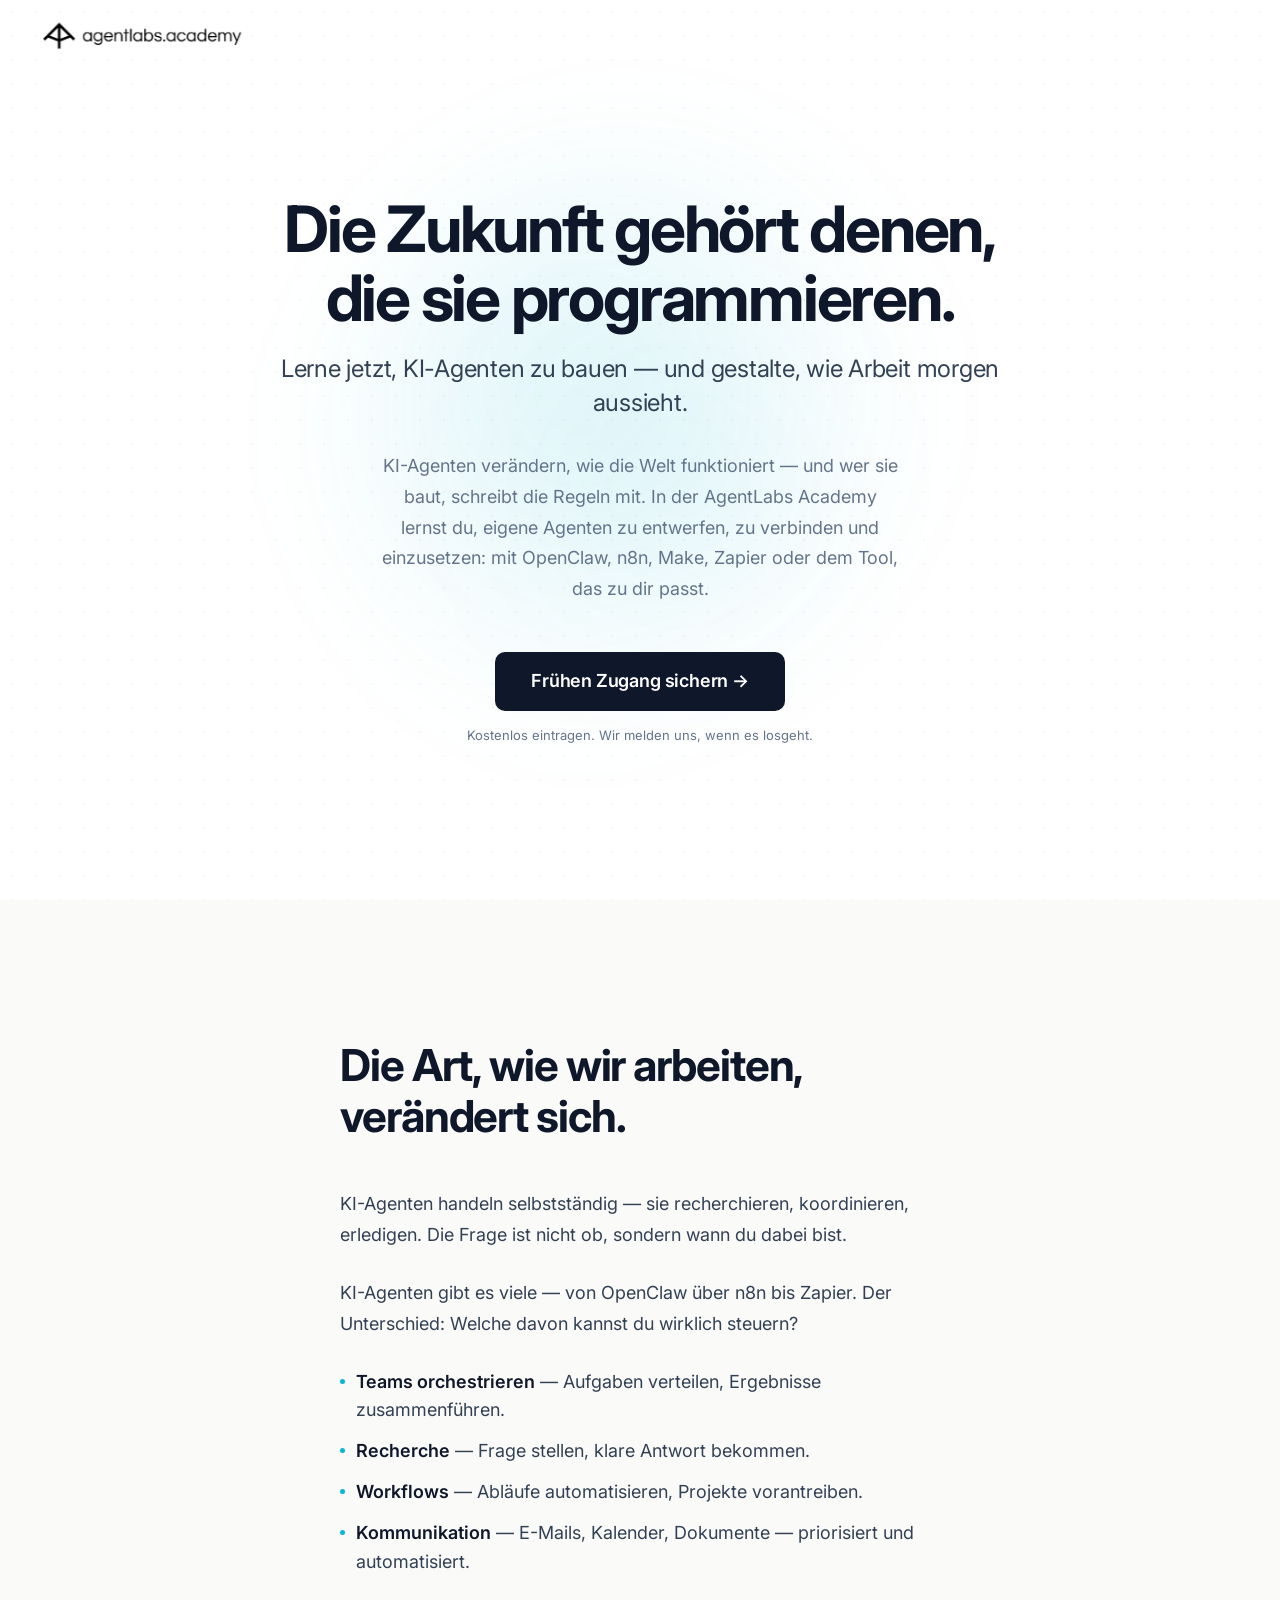
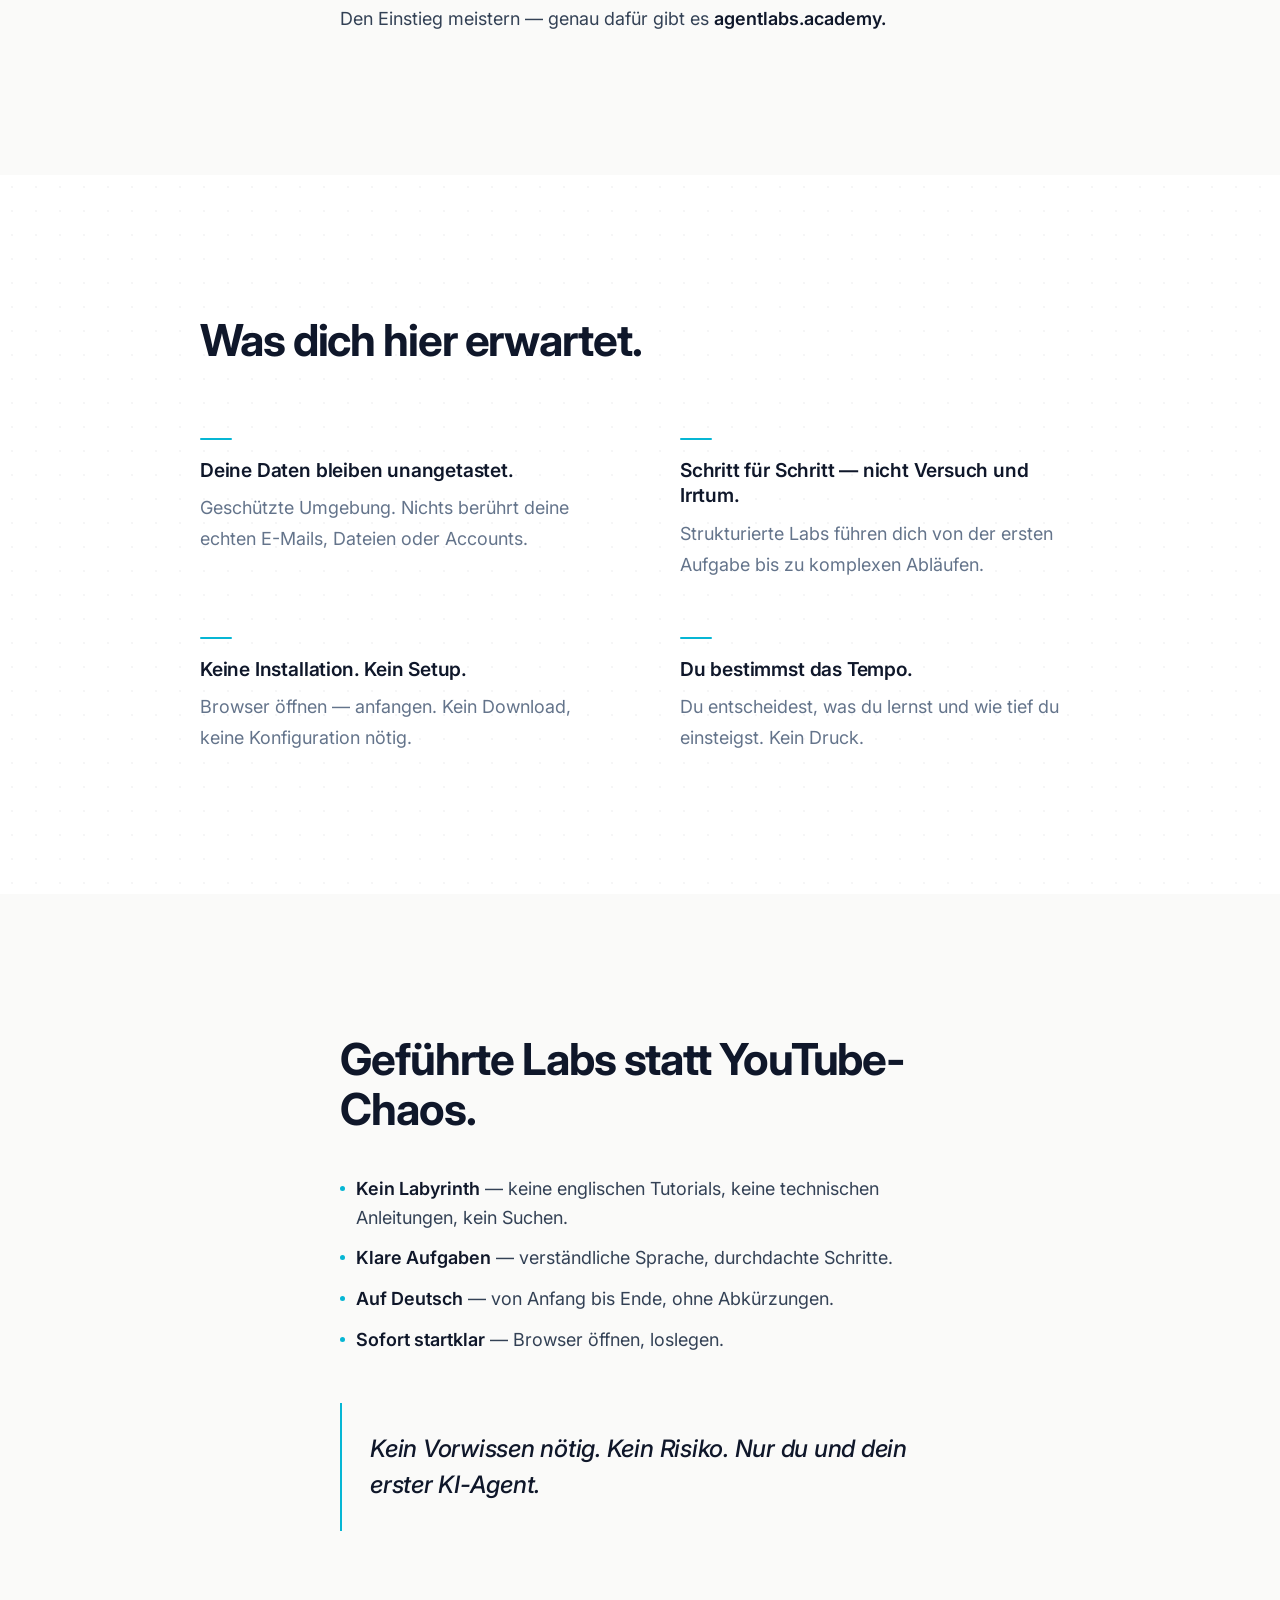
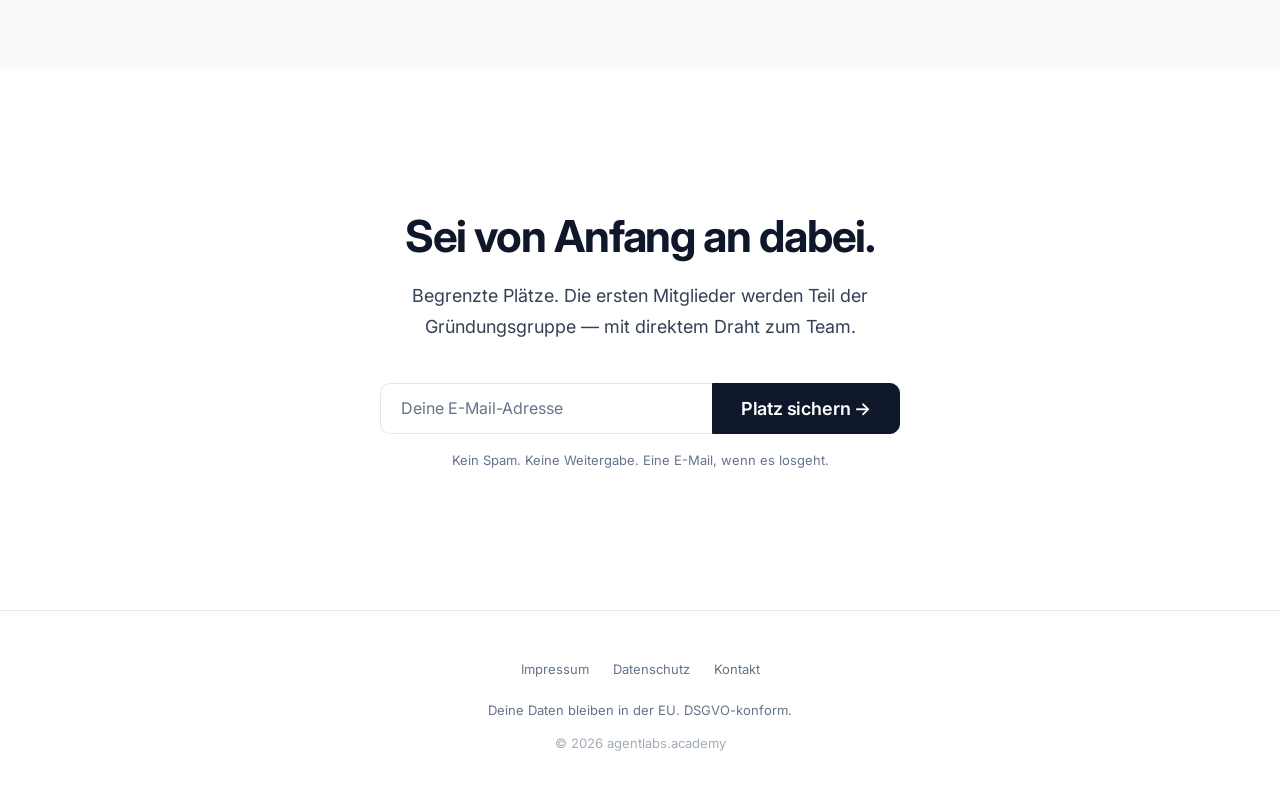
==== index.html @ ceae75cf "Update subline: Lerne jetzt..." ====
<!DOCTYPE html>
<html lang="de-DE">
<head>
  <meta charset="UTF-8">
  <meta name="viewport" content="width=device-width, initial-scale=1.0">
  <title>AI Agent Labs — Learn by Doing. | agentlabs.academy</title>
  <meta name="description" content="KI-Agenten verändern die Arbeitswelt — und du kannst sie steuern. Lern, wie Agenten wirklich funktionieren: geführt, geschützt, in deinem Tempo.">
  <meta name="robots" content="index, follow">
  <link rel="canonical" href="https://agentlabs.academy">

  <!-- Open Graph -->
  <meta property="og:title" content="AI Agent Labs — Learn by Doing. | agentlabs.academy">
  <meta property="og:description" content="KI-Agenten verändern die Arbeitswelt — und du kannst sie steuern. Lern, wie Agenten wirklich funktionieren: geführt, geschützt, in deinem Tempo.">
  <meta property="og:type" content="website">
  <meta property="og:url" content="https://agentlabs.academy">
  <meta property="og:locale" content="de_DE">
  <meta property="og:site_name" content="agentlabs.academy">

  <!-- Twitter Card -->
  <meta name="twitter:card" content="summary_large_image">
  <meta name="twitter:title" content="AI Agent Labs — Learn by Doing. | agentlabs.academy">
  <meta name="twitter:description" content="KI-Agenten verändern die Arbeitswelt — und du kannst sie steuern. Lern, wie Agenten wirklich funktionieren: geführt, geschützt, in deinem Tempo.">

  <!-- Google Fonts: Inter -->
  <link rel="preconnect" href="https://fonts.googleapis.com">
  <link rel="preconnect" href="https://fonts.gstatic.com" crossorigin>
  <link href="https://fonts.googleapis.com/css2?family=Inter:wght@400;500;600;700&display=swap" rel="stylesheet">

  <style>
    /* ===== RESET & BASE ===== */
    *, *::before, *::after {
      margin: 0;
      padding: 0;
      box-sizing: border-box;
    }

    html {
      scroll-behavior: smooth;
      -webkit-font-smoothing: antialiased;
      -moz-osx-font-smoothing: grayscale;
    }

    body {
      font-family: 'Inter', system-ui, -apple-system, sans-serif;
      font-weight: 400;
      line-height: 1.6;
      color: #0F172A;
      background-color: #FFFFFF;
    }

    /* ===== DESIGN TOKENS ===== */
    :root {
      --navy: #0F172A;
      --white: #FFFFFF;
      --off-white: #FAFAF9;
      --gray-50: #F8FAFC;
      --gray-100: #F1F5F9;
      --gray-200: #E2E8F0;
      --slate: #64748B;
      --slate-dark: #334155;
      --teal: #06B6D4;
      --teal-light: #22D3EE;
      --teal-subtle: rgba(6, 182, 212, 0.08);

      --font: 'Inter', system-ui, -apple-system, sans-serif;

      /* Mobile-first type scale */
      --hero-headline: clamp(2.5rem, 6vw, 4rem);
      --hero-subline: clamp(1.15rem, 2.5vw, 1.5rem);
      --section-headline: clamp(1.75rem, 4vw, 2.75rem);
      --body: clamp(1.0625rem, 1.5vw, 1.125rem);
      --benefit-headline: clamp(1.125rem, 1.5vw, 1.25rem);
      --pull-quote: clamp(1.25rem, 2vw, 1.5rem);
      --cta-button: clamp(1rem, 1.5vw, 1.125rem);
      --meta: clamp(0.8125rem, 1vw, 0.875rem);

      --max-width: 680px;
      --max-width-wide: 960px;
      --section-padding-y: clamp(80px, 12vw, 140px);
      --section-padding-x: clamp(24px, 5vw, 40px);
    }

    /* ===== UTILITY ===== */
    .container {
      max-width: var(--max-width);
      margin: 0 auto;
      width: 100%;
      padding-left: var(--section-padding-x);
      padding-right: var(--section-padding-x);
    }

    .container--wide {
      max-width: var(--max-width-wide);
      margin: 0 auto;
      width: 100%;
      padding-left: var(--section-padding-x);
      padding-right: var(--section-padding-x);
    }

    /* ===== SUBTLE DOT PATTERN ===== */
    .dot-bg {
      background-image: radial-gradient(circle, rgba(15, 23, 42, 0.04) 1px, transparent 1px);
      background-size: 24px 24px;
    }

    /* ===== FADE-IN ANIMATION ===== */
    .fade-in {
      opacity: 0;
      transform: translateY(20px);
      transition: opacity 0.8s cubic-bezier(0.16, 1, 0.3, 1), transform 0.8s cubic-bezier(0.16, 1, 0.3, 1);
    }

    .fade-in.is-visible {
      opacity: 1;
      transform: translateY(0);
    }

    .fade-in-d1 { transition-delay: 0.08s; }
    .fade-in-d2 { transition-delay: 0.16s; }
    .fade-in-d3 { transition-delay: 0.24s; }
    .fade-in-d4 { transition-delay: 0.32s; }

    /* ===== HEADER ===== */
    .site-header {
      position: fixed;
      top: 0;
      left: 0;
      right: 0;
      z-index: 100;
      padding: 20px var(--section-padding-x);
      transition: background-color 0.3s ease, box-shadow 0.3s ease;
    }

    .site-header.is-scrolled {
      background-color: rgba(255, 255, 255, 0.85);
      -webkit-backdrop-filter: blur(16px) saturate(180%);
      backdrop-filter: blur(16px) saturate(180%);
      box-shadow: 0 1px 0 rgba(15, 23, 42, 0.06);
    }

    .logo {
      display: inline-flex;
      align-items: center;
      text-decoration: none;
      transition: opacity 0.2s ease;
    }

    .logo img {
      display: block;
      height: 32px;
      width: auto;
    }

    .logo:hover {
      opacity: 0.75;
    }

    /* ===== SECTION 1: HERO ===== */
    .hero {
      background-color: var(--white);
      min-height: 100vh;
      min-height: 100dvh;
      display: flex;
      flex-direction: column;
      align-items: center;
      justify-content: center;
      padding: 140px var(--section-padding-x) 100px;
      text-align: center;
      position: relative;
      overflow: hidden;
    }

    /* Animated gradient orb */
    .hero__orb {
      position: absolute;
      width: 600px;
      height: 600px;
      border-radius: 50%;
      background: radial-gradient(circle at 40% 40%, rgba(6, 182, 212, 0.12), rgba(6, 182, 212, 0.03) 50%, transparent 70%);
      filter: blur(60px);
      top: 50%;
      left: 50%;
      transform: translate(-50%, -50%);
      animation: orb-drift 20s ease-in-out infinite alternate;
      pointer-events: none;
      will-change: transform;
    }

    @keyframes orb-drift {
      0% { transform: translate(-50%, -50%) scale(1); }
      33% { transform: translate(-45%, -55%) scale(1.05); }
      66% { transform: translate(-55%, -45%) scale(0.95); }
      100% { transform: translate(-50%, -50%) scale(1); }
    }

    /* Secondary orb for depth */
    .hero__orb--secondary {
      width: 400px;
      height: 400px;
      background: radial-gradient(circle at 60% 60%, rgba(6, 182, 212, 0.06), transparent 60%);
      filter: blur(80px);
      animation: orb-drift-2 25s ease-in-out infinite alternate;
    }

    @keyframes orb-drift-2 {
      0% { transform: translate(-50%, -50%) scale(1); }
      50% { transform: translate(-55%, -45%) scale(1.1); }
      100% { transform: translate(-50%, -50%) scale(1); }
    }

    .hero__content {
      position: relative;
      z-index: 2;
      display: flex;
      flex-direction: column;
      align-items: center;
      max-width: 720px;
    }

    .hero__headline {
      font-size: var(--hero-headline);
      font-weight: 700;
      line-height: 1.08;
      color: var(--navy);
      letter-spacing: -0.035em;
      margin-bottom: 20px;
    }

    .hero__subline {
      font-size: var(--hero-subline);
      font-weight: 400;
      line-height: 1.4;
      color: var(--slate-dark);
      margin-bottom: 32px;
      letter-spacing: -0.01em;
    }

    .hero__text {
      font-size: var(--body);
      color: var(--slate);
      line-height: 1.7;
      max-width: 520px;
      margin-bottom: 48px;
    }

    .hero__cta-group {
      display: flex;
      flex-direction: column;
      align-items: center;
      gap: 14px;
    }

    .hero__micro {
      font-size: var(--meta);
      color: var(--slate);
    }

    /* ===== BUTTONS ===== */
    .btn-primary {
      display: inline-flex;
      align-items: center;
      gap: 8px;
      background-color: var(--navy);
      color: var(--white);
      font-family: var(--font);
      font-weight: 600;
      font-size: var(--cta-button);
      padding: 15px 36px;
      border: none;
      border-radius: 10px;
      cursor: pointer;
      text-decoration: none;
      min-height: 50px;
      transition: all 0.2s cubic-bezier(0.16, 1, 0.3, 1);
      letter-spacing: -0.01em;
    }

    .btn-primary:hover {
      background-color: #1E293B;
      transform: translateY(-1px);
      box-shadow: 0 8px 32px rgba(15, 23, 42, 0.15);
    }

    .btn-primary:active {
      transform: translateY(0);
      box-shadow: 0 4px 16px rgba(15, 23, 42, 0.1);
    }

    .btn-primary--teal {
      background-color: var(--teal);
      color: var(--navy);
    }

    .btn-primary--teal:hover {
      background-color: var(--teal-light);
      box-shadow: 0 8px 32px rgba(6, 182, 212, 0.2);
    }

    /* ===== SECTION 2: VISION ===== */
    .vision {
      background-color: var(--off-white);
      padding: var(--section-padding-y) 0;
    }

    .vision__headline {
      font-size: var(--section-headline);
      font-weight: 700;
      line-height: 1.15;
      color: var(--navy);
      letter-spacing: -0.025em;
      margin-bottom: 48px;
    }

    .vision__block {
      margin-bottom: 28px;
    }

    .vision__block:last-child {
      margin-bottom: 0;
    }

    .vision__text {
      font-size: var(--body);
      color: var(--slate-dark);
      line-height: 1.7;
    }

    .vision__text p {
      margin-bottom: 16px;
    }

    .vision__text p:last-child {
      margin-bottom: 0;
    }

    .vision__text strong {
      font-weight: 600;
      color: var(--navy);
    }

    .vision__emphasis {
      font-size: var(--body);
      color: var(--navy);
      font-weight: 500;
      line-height: 1.7;
    }

    /* Pull Quote */
    .pull-quote {
      margin: 48px 0;
      padding: 32px 0 32px 28px;
      border-left: 2px solid var(--teal);
      position: relative;
    }

    .pull-quote__text {
      font-size: var(--pull-quote);
      font-weight: 500;
      font-style: italic;
      color: var(--navy);
      line-height: 1.5;
      letter-spacing: -0.01em;
      margin-bottom: 10px;
    }

    .pull-quote__attribution {
      font-size: var(--meta);
      color: var(--slate);
      font-weight: 400;
      font-style: normal;
    }

    /* Capabilities */
    .capabilities {
      list-style: none;
      padding: 0;
      margin: 28px 0;
      display: flex;
      flex-direction: column;
      gap: 12px;
    }

    .capabilities li {
      font-size: var(--body);
      color: var(--slate-dark);
      line-height: 1.6;
      padding-left: 16px;
      position: relative;
    }

    .capabilities li::before {
      content: '';
      position: absolute;
      left: 0;
      top: 11px;
      width: 5px;
      height: 5px;
      border-radius: 50%;
      background-color: var(--teal);
    }

    .capabilities li strong {
      font-weight: 600;
      color: var(--navy);
    }

    /* ===== SECTION 3: PROMISE ===== */
    .promise {
      background-color: var(--white);
      padding: var(--section-padding-y) 0;
    }

    .promise__headline {
      font-size: var(--section-headline);
      font-weight: 700;
      line-height: 1.15;
      color: var(--navy);
      letter-spacing: -0.025em;
      margin-bottom: 56px;
    }

    @media (min-width: 768px) {
      .promise__headline {
        margin-bottom: 72px;
      }
    }

    .promise__grid {
      display: grid;
      grid-template-columns: 1fr;
      gap: 48px;
    }

    @media (min-width: 768px) {
      .promise__grid {
        grid-template-columns: 1fr 1fr;
        gap: 56px 80px;
      }
    }

    .benefit {
      display: flex;
      flex-direction: column;
      gap: 10px;
    }

    .benefit__marker {
      width: 32px;
      height: 2px;
      background-color: var(--teal);
      margin-bottom: 8px;
      border-radius: 1px;
    }

    .benefit__title {
      font-size: var(--benefit-headline);
      font-weight: 600;
      line-height: 1.35;
      color: var(--navy);
      letter-spacing: -0.01em;
    }

    .benefit__desc {
      font-size: var(--body);
      color: var(--slate);
      line-height: 1.7;
    }

    /* ===== SECTION 4: HOW DIFFERENT ===== */
    .how-different {
      background-color: var(--off-white);
      padding: var(--section-padding-y) 0;
      position: relative;
    }

    .how-different__headline {
      font-size: var(--section-headline);
      font-weight: 700;
      line-height: 1.15;
      color: var(--navy);
      letter-spacing: -0.025em;
      margin-bottom: 40px;
    }

    .how-different__text {
      font-size: var(--body);
      color: var(--slate-dark);
      line-height: 1.7;
    }

    .how-different__text p {
      margin-bottom: 16px;
    }

    .how-different__text p:last-child {
      margin-bottom: 0;
    }

    .brand-statement {
      margin: 48px 0 0;
      padding: 28px 0 28px 28px;
      border-left: 2px solid var(--teal);
    }

    .brand-statement__text {
      font-size: var(--pull-quote);
      font-weight: 500;
      font-style: italic;
      color: var(--navy);
      line-height: 1.5;
      letter-spacing: -0.01em;
    }

    /* ===== SECTION 5: WAITLIST CTA ===== */
    .waitlist {
      background-color: var(--white);
      padding: var(--section-padding-y) 0;
      text-align: center;
    }

    .waitlist__inner {
      max-width: 520px;
      margin: 0 auto;
    }

    .waitlist__headline {
      font-size: var(--section-headline);
      font-weight: 700;
      line-height: 1.15;
      color: var(--navy);
      letter-spacing: -0.025em;
      margin-bottom: 20px;
    }

    .waitlist__text {
      font-size: var(--body);
      color: var(--slate-dark);
      line-height: 1.7;
      margin-bottom: 40px;
    }

    .waitlist__text p {
      margin-bottom: 12px;
    }

    .waitlist__text p:last-child {
      margin-bottom: 0;
    }

    .waitlist-form {
      display: flex;
      flex-direction: column;
      gap: 12px;
      margin-bottom: 16px;
    }

    @media (min-width: 480px) {
      .waitlist-form {
        flex-direction: row;
        gap: 0;
      }
    }

    .waitlist-form__input {
      flex: 1;
      font-family: var(--font);
      font-size: 16px;
      font-weight: 400;
      padding: 14px 20px;
      background-color: var(--white);
      border: 1px solid var(--gray-200);
      color: var(--navy);
      outline: none;
      min-height: 50px;
      transition: border-color 0.2s ease, box-shadow 0.2s ease;
      border-radius: 10px;
    }

    @media (min-width: 480px) {
      .waitlist-form__input {
        border-radius: 10px 0 0 10px;
        border-right: none;
      }
    }

    .waitlist-form__input::placeholder {
      color: var(--slate);
    }

    .waitlist-form__input:focus {
      border-color: var(--teal);
      box-shadow: 0 0 0 3px rgba(6, 182, 212, 0.1);
    }

    @media (min-width: 480px) {
      .waitlist-form__input:focus {
        border-right: none;
      }
    }

    .waitlist-form__button {
      font-family: var(--font);
      font-weight: 600;
      font-size: var(--cta-button);
      padding: 14px 28px;
      background-color: var(--navy);
      color: var(--white);
      border: 1px solid var(--navy);
      cursor: pointer;
      min-height: 50px;
      white-space: nowrap;
      transition: all 0.2s cubic-bezier(0.16, 1, 0.3, 1);
      border-radius: 10px;
      letter-spacing: -0.01em;
    }

    @media (min-width: 480px) {
      .waitlist-form__button {
        border-radius: 0 10px 10px 0;
      }
    }

    .waitlist-form__button:hover {
      background-color: #1E293B;
      box-shadow: 0 8px 32px rgba(15, 23, 42, 0.15);
    }

    .waitlist-form__button:active {
      transform: scale(0.98);
    }

    .waitlist__micro {
      font-size: var(--meta);
      color: var(--slate);
    }

    /* ===== FOOTER ===== */
    .footer {
      background-color: var(--white);
      padding: 48px var(--section-padding-x) 40px;
      text-align: center;
      border-top: 1px solid var(--gray-200);
    }

    .footer__links {
      display: flex;
      justify-content: center;
      gap: 24px;
      margin-bottom: 20px;
      flex-wrap: wrap;
    }

    .footer__link {
      font-size: var(--meta);
      color: var(--slate);
      text-decoration: none;
      transition: color 0.2s ease;
    }

    .footer__link:hover {
      color: var(--navy);
    }

    .footer__trust {
      font-size: var(--meta);
      color: var(--slate);
      margin-bottom: 12px;
    }

    .footer__copyright {
      font-size: var(--meta);
      color: rgba(100, 116, 139, 0.6);
    }

    /* ===== ACCESSIBILITY ===== */
    @media (prefers-reduced-motion: reduce) {
      .fade-in {
        opacity: 1;
        transform: none;
        transition: none;
      }

      .hero__orb,
      .hero__orb--secondary {
        animation: none;
      }

      html {
        scroll-behavior: auto;
      }
    }

    :focus-visible {
      outline: 2px solid var(--teal);
      outline-offset: 2px;
    }

    :focus:not(:focus-visible) {
      outline: none;
    }

    ::selection {
      background-color: rgba(6, 182, 212, 0.15);
      color: inherit;
    }

    /* Screen reader only */
    .sr-only {
      position: absolute;
      width: 1px;
      height: 1px;
      padding: 0;
      margin: -1px;
      overflow: hidden;
      clip: rect(0, 0, 0, 0);
      white-space: nowrap;
      border: 0;
    }

    /* ===== SEPARATOR ===== */
    .section-divider {
      max-width: var(--max-width);
      margin: 0 auto;
      padding: 0 var(--section-padding-x);
    }

    .section-divider__line {
      height: 1px;
      background: var(--gray-200);
    }
  </style>
</head>
<body>

  <!-- HEADER -->
  <header class="site-header" id="siteHeader">
    <a href="index.html" class="logo" aria-label="agentlabs.academy Startseite">
      <img src="../logos/agentlabs_academy_logo_complete.png" alt="agentlabs.academy" height="32">
    </a>
  </header>

  <!-- SECTION 1: HERO -->
  <main>
    <section class="hero dot-bg" aria-label="Hero">
      <div class="hero__orb" aria-hidden="true"></div>
      <div class="hero__orb hero__orb--secondary" aria-hidden="true"></div>

      <div class="hero__content">
        <h1 class="hero__headline fade-in">Die Zukunft gehört denen,<br>die&nbsp;sie&nbsp;programmieren.</h1>

        <p class="hero__subline fade-in fade-in-d1">Lerne jetzt, KI-Agenten zu bauen — und gestalte, wie Arbeit morgen aussieht.</p>

        <p class="hero__text fade-in fade-in-d2">KI-Agenten verändern, wie die Welt funktioniert — und wer sie baut, schreibt die Regeln mit. In der AgentLabs Academy lernst du, eigene Agenten zu entwerfen, zu verbinden und einzusetzen: mit OpenClaw, n8n, Make, Zapier oder dem Tool, das zu dir passt.</p>

        <div class="hero__cta-group fade-in fade-in-d3">
          <a href="#waitlist" class="btn-primary">Frühen Zugang sichern →</a>
          <span class="hero__micro">Kostenlos eintragen. Wir melden uns, wenn es losgeht.</span>
        </div>
      </div>
    </section>

    <!-- SECTION 2: VISION -->
    <section class="vision" aria-label="Vision">
      <div class="container">

        <h2 class="vision__headline fade-in">Die Art, wie wir arbeiten, verändert sich.</h2>

        <div class="vision__block fade-in">
          <div class="vision__text">
            <p>KI-Agenten handeln selbstständig — sie recherchieren, koordinieren, erledigen. Die Frage ist nicht ob, sondern wann du dabei bist.</p>
          </div>
        </div>

        <div class="vision__block fade-in">
          <div class="vision__text">
            <p>KI-Agenten gibt es viele — von OpenClaw über n8n bis Zapier. Der Unterschied: Welche davon kannst du wirklich steuern?</p>
          </div>
        </div>

        <div class="vision__block fade-in">
          <ul class="capabilities">
            <li><strong>Teams orchestrieren</strong> — Aufgaben verteilen, Ergebnisse zusammenführen.</li>
            <li><strong>Recherche</strong> — Frage stellen, klare Antwort bekommen.</li>
            <li><strong>Workflows</strong> — Abläufe automatisieren, Projekte vorantreiben.</li>
            <li><strong>Kommunikation</strong> — E-Mails, Kalender, Dokumente — priorisiert und automatisiert.</li>
          </ul>
        </div>

        <div class="vision__block fade-in">
          <div class="vision__text">
            <p>Den Einstieg meistern — genau dafür gibt es <strong>agentlabs.academy.</strong></p>
          </div>
        </div>

      </div>
    </section>

    <!-- SECTION 3: THE PROMISE -->
    <section class="promise dot-bg" aria-label="Was dich erwartet">
      <div class="container--wide">

        <h2 class="promise__headline fade-in">Was dich hier erwartet.</h2>

        <div class="promise__grid">

          <div class="benefit fade-in">
            <div class="benefit__marker" aria-hidden="true"></div>
            <h3 class="benefit__title">Deine Daten bleiben unangetastet.</h3>
            <p class="benefit__desc">Geschützte Umgebung. Nichts berührt deine echten E-Mails, Dateien oder Accounts.</p>
          </div>

          <div class="benefit fade-in fade-in-d1">
            <div class="benefit__marker" aria-hidden="true"></div>
            <h3 class="benefit__title">Schritt für Schritt — nicht Versuch und Irrtum.</h3>
            <p class="benefit__desc">Strukturierte Labs führen dich von der ersten Aufgabe bis zu komplexen Abläufen.</p>
          </div>

          <div class="benefit fade-in fade-in-d2">
            <div class="benefit__marker" aria-hidden="true"></div>
            <h3 class="benefit__title">Keine Installation. Kein Setup.</h3>
            <p class="benefit__desc">Browser öffnen — anfangen. Kein Download, keine Konfiguration nötig.</p>
          </div>

          <div class="benefit fade-in fade-in-d3">
            <div class="benefit__marker" aria-hidden="true"></div>
            <h3 class="benefit__title">Du bestimmst das Tempo.</h3>
            <p class="benefit__desc">Du entscheidest, was du lernst und wie tief du einsteigst. Kein Druck.</p>
          </div>

        </div>

      </div>
    </section>

    <!-- SECTION 4: HOW DIFFERENT -->
    <section class="how-different" aria-label="Was hier anders ist">
      <div class="container">

        <h2 class="how-different__headline fade-in">Geführte Labs statt YouTube-Chaos.</h2>

        <div class="how-different__text fade-in">
          <ul class="capabilities">
            <li><strong>Kein Labyrinth</strong> — keine englischen Tutorials, keine technischen Anleitungen, kein Suchen.</li>
            <li><strong>Klare Aufgaben</strong> — verständliche Sprache, durchdachte Schritte.</li>
            <li><strong>Auf Deutsch</strong> — von Anfang bis Ende, ohne Abkürzungen.</li>
            <li><strong>Sofort startklar</strong> — Browser öffnen, loslegen.</li>
          </ul>
        </div>

        <blockquote class="brand-statement fade-in">
          <p class="brand-statement__text">Kein Vorwissen nötig. Kein Risiko. Nur du und dein erster KI-Agent.</p>
        </blockquote>

      </div>
    </section>

    <!-- SECTION 5: WAITLIST CTA -->
    <section class="waitlist" id="waitlist" aria-label="Waitlist Anmeldung">
      <div class="container">
        <div class="waitlist__inner">

          <h2 class="waitlist__headline fade-in">Sei von Anfang an dabei.</h2>

          <div class="waitlist__text fade-in">
            <p>Begrenzte Plätze. Die ersten Mitglieder werden Teil der Gründungsgruppe — mit direktem Draht zum Team.</p>
          </div>

          <form class="waitlist-form fade-in" action="https://formspree.io/f/placeholder" method="POST">
            <label for="waitlist-email" class="sr-only">E-Mail-Adresse</label>
            <input
              type="email"
              id="waitlist-email"
              name="email"
              class="waitlist-form__input"
              placeholder="Deine E-Mail-Adresse"
              required
              autocomplete="email"
            >
            <button type="submit" class="waitlist-form__button">Platz sichern →</button>
          </form>

          <p class="waitlist__micro fade-in">Kein Spam. Keine Weitergabe. Eine E-Mail, wenn es losgeht.</p>

        </div>
      </div>
    </section>
  </main>

  <!-- FOOTER -->
  <footer class="footer" role="contentinfo">
    <nav class="footer__links" aria-label="Footer Navigation">
      <a href="/impressum" class="footer__link">Impressum</a>
      <a href="/datenschutz" class="footer__link">Datenschutz</a>
      <a href="mailto:kontakt@agentlabs.academy" class="footer__link">Kontakt</a>
    </nav>
    <p class="footer__trust">Deine Daten bleiben in der EU. DSGVO-konform.</p>
    <p class="footer__copyright">© 2026 agentlabs.academy</p>
  </footer>

  <!-- MINIMAL JS -->
  <script>
    (function() {
      // Fade-in via IntersectionObserver
      var targets = document.querySelectorAll('.fade-in');
      if (!('IntersectionObserver' in window)) {
        targets.forEach(function(el) { el.classList.add('is-visible'); });
        return;
      }
      var observer = new IntersectionObserver(function(entries) {
        entries.forEach(function(entry) {
          if (entry.isIntersecting) {
            entry.target.classList.add('is-visible');
            observer.unobserve(entry.target);
          }
        });
      }, { threshold: 0.08, rootMargin: '0px 0px -60px 0px' });
      targets.forEach(function(el) { observer.observe(el); });

      // Header scroll effect
      var header = document.getElementById('siteHeader');
      var scrolled = false;
      function checkScroll() {
        var shouldBeScrolled = window.scrollY > 40;
        if (shouldBeScrolled !== scrolled) {
          scrolled = shouldBeScrolled;
          header.classList.toggle('is-scrolled', scrolled);
        }
      }
      window.addEventListener('scroll', checkScroll, { passive: true });
      checkScroll();
    })();
  </script>

</body>
</html>
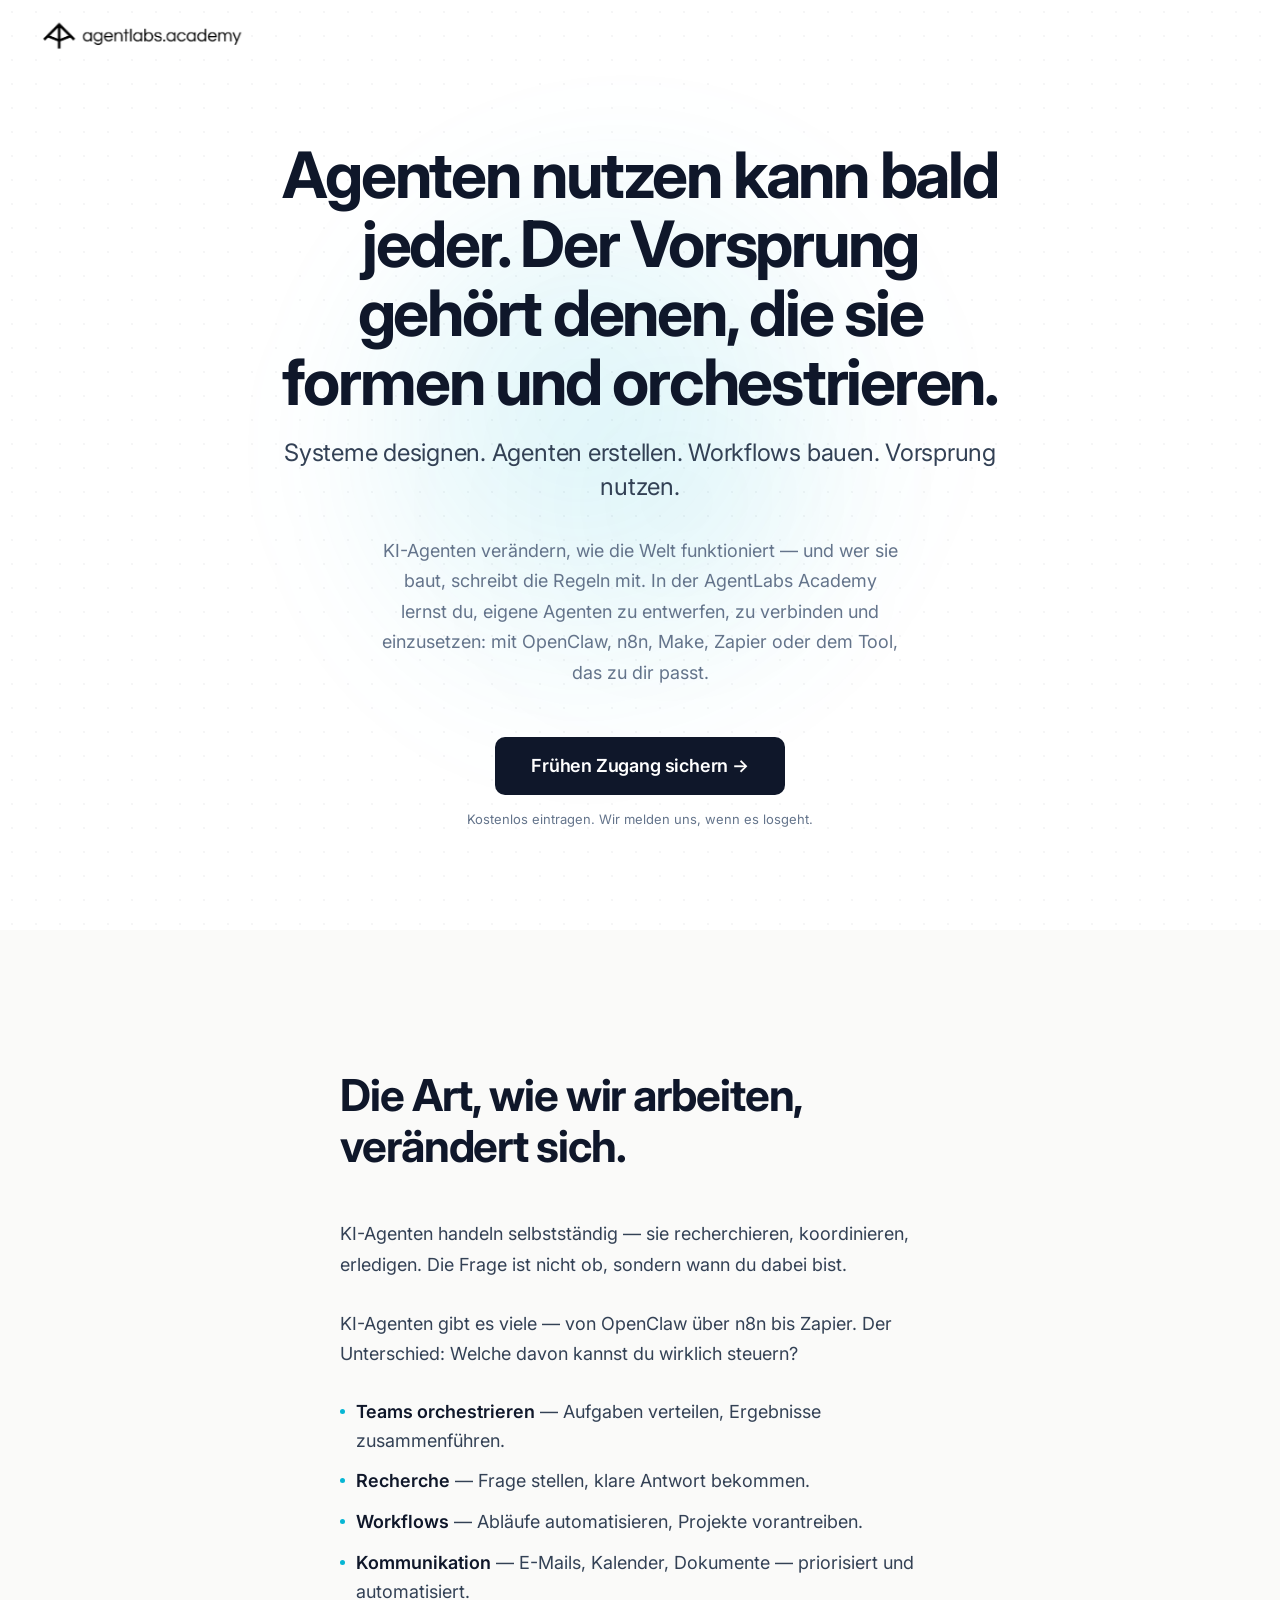
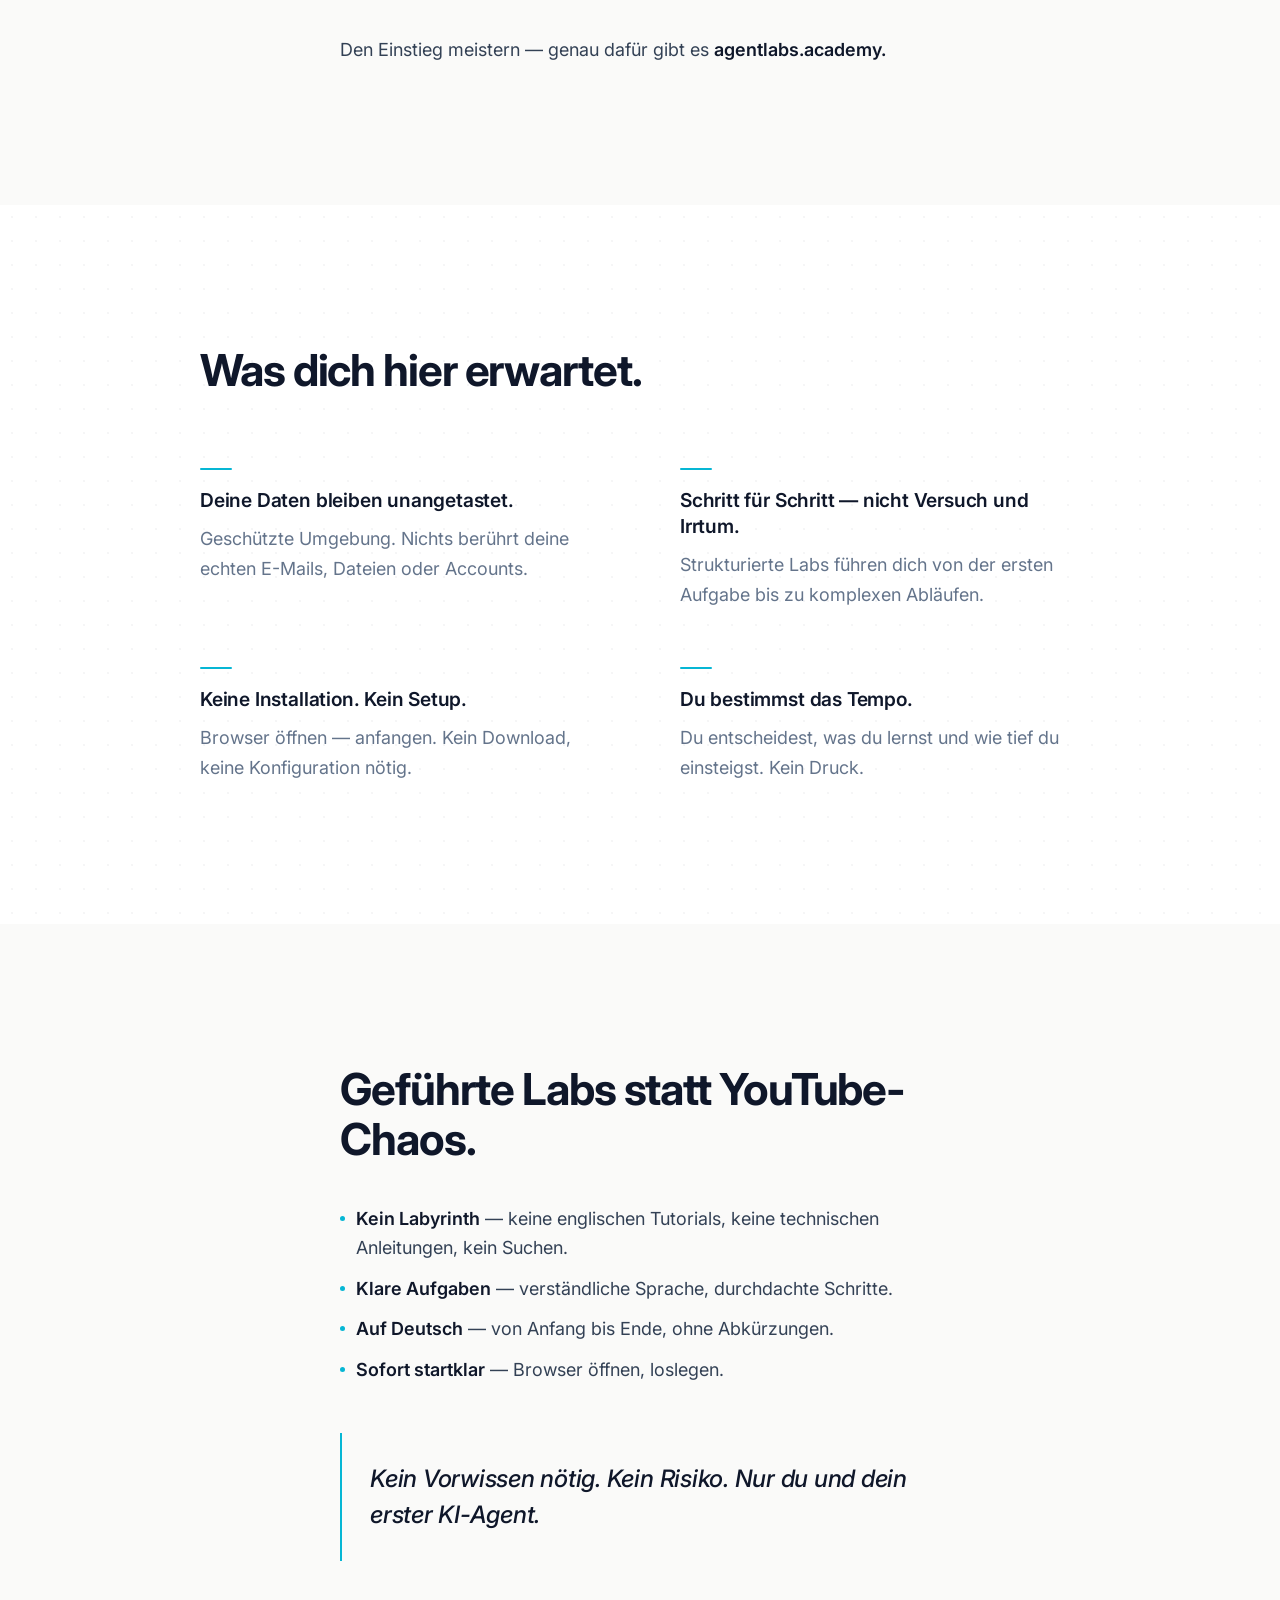
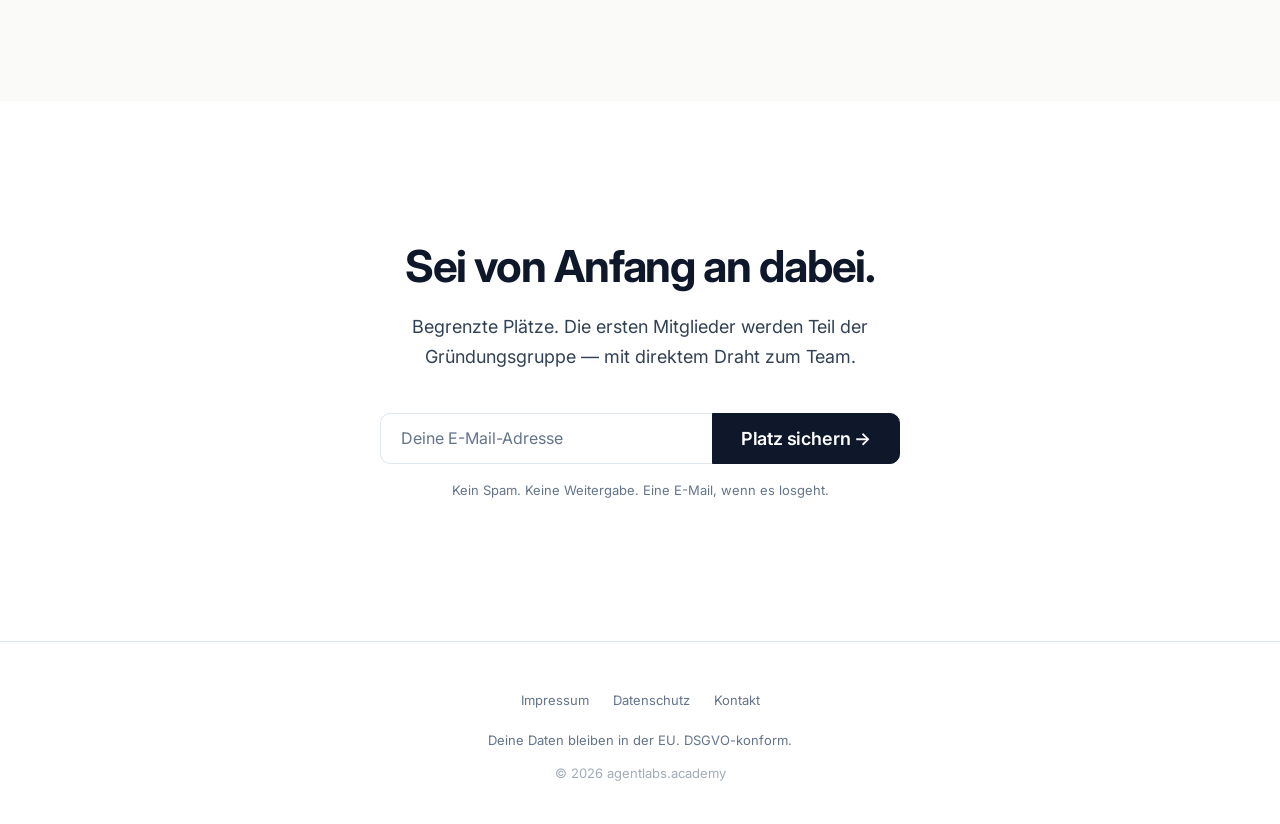
==== commit 40d07c63: "copy: update hero headline and subline" ====
--- a/index.html
+++ b/index.html
@@ -746,9 +746,9 @@
       <div class="hero__orb hero__orb--secondary" aria-hidden="true"></div>
 
       <div class="hero__content">
-        <h1 class="hero__headline fade-in">Die Zukunft gehört denen,<br>die&nbsp;sie&nbsp;programmieren.</h1>
-
-        <p class="hero__subline fade-in fade-in-d1">Lerne jetzt, KI-Agenten zu bauen — und gestalte, wie Arbeit morgen aussieht.</p>
+        <h1 class="hero__headline fade-in">Agenten nutzen kann bald jeder. Der Vorsprung gehört denen, die sie formen und orchestrieren.</h1>
+
+        <p class="hero__subline fade-in fade-in-d1">Systeme designen. Agenten erstellen. Workflows bauen. Vorsprung nutzen.</p>
 
         <p class="hero__text fade-in fade-in-d2">KI-Agenten verändern, wie die Welt funktioniert — und wer sie baut, schreibt die Regeln mit. In der AgentLabs Academy lernst du, eigene Agenten zu entwerfen, zu verbinden und einzusetzen: mit OpenClaw, n8n, Make, Zapier oder dem Tool, das zu dir passt.</p>
 
@@ -889,8 +889,8 @@
   <!-- FOOTER -->
   <footer class="footer" role="contentinfo">
     <nav class="footer__links" aria-label="Footer Navigation">
-      <a href="/impressum" class="footer__link">Impressum</a>
-      <a href="/datenschutz" class="footer__link">Datenschutz</a>
+      <a href="/legal.html" class="footer__link">Impressum</a>
+      <a href="/privacy.html" class="footer__link">Datenschutz</a>
       <a href="mailto:kontakt@agentlabs.academy" class="footer__link">Kontakt</a>
     </nav>
     <p class="footer__trust">Deine Daten bleiben in der EU. DSGVO-konform.</p>
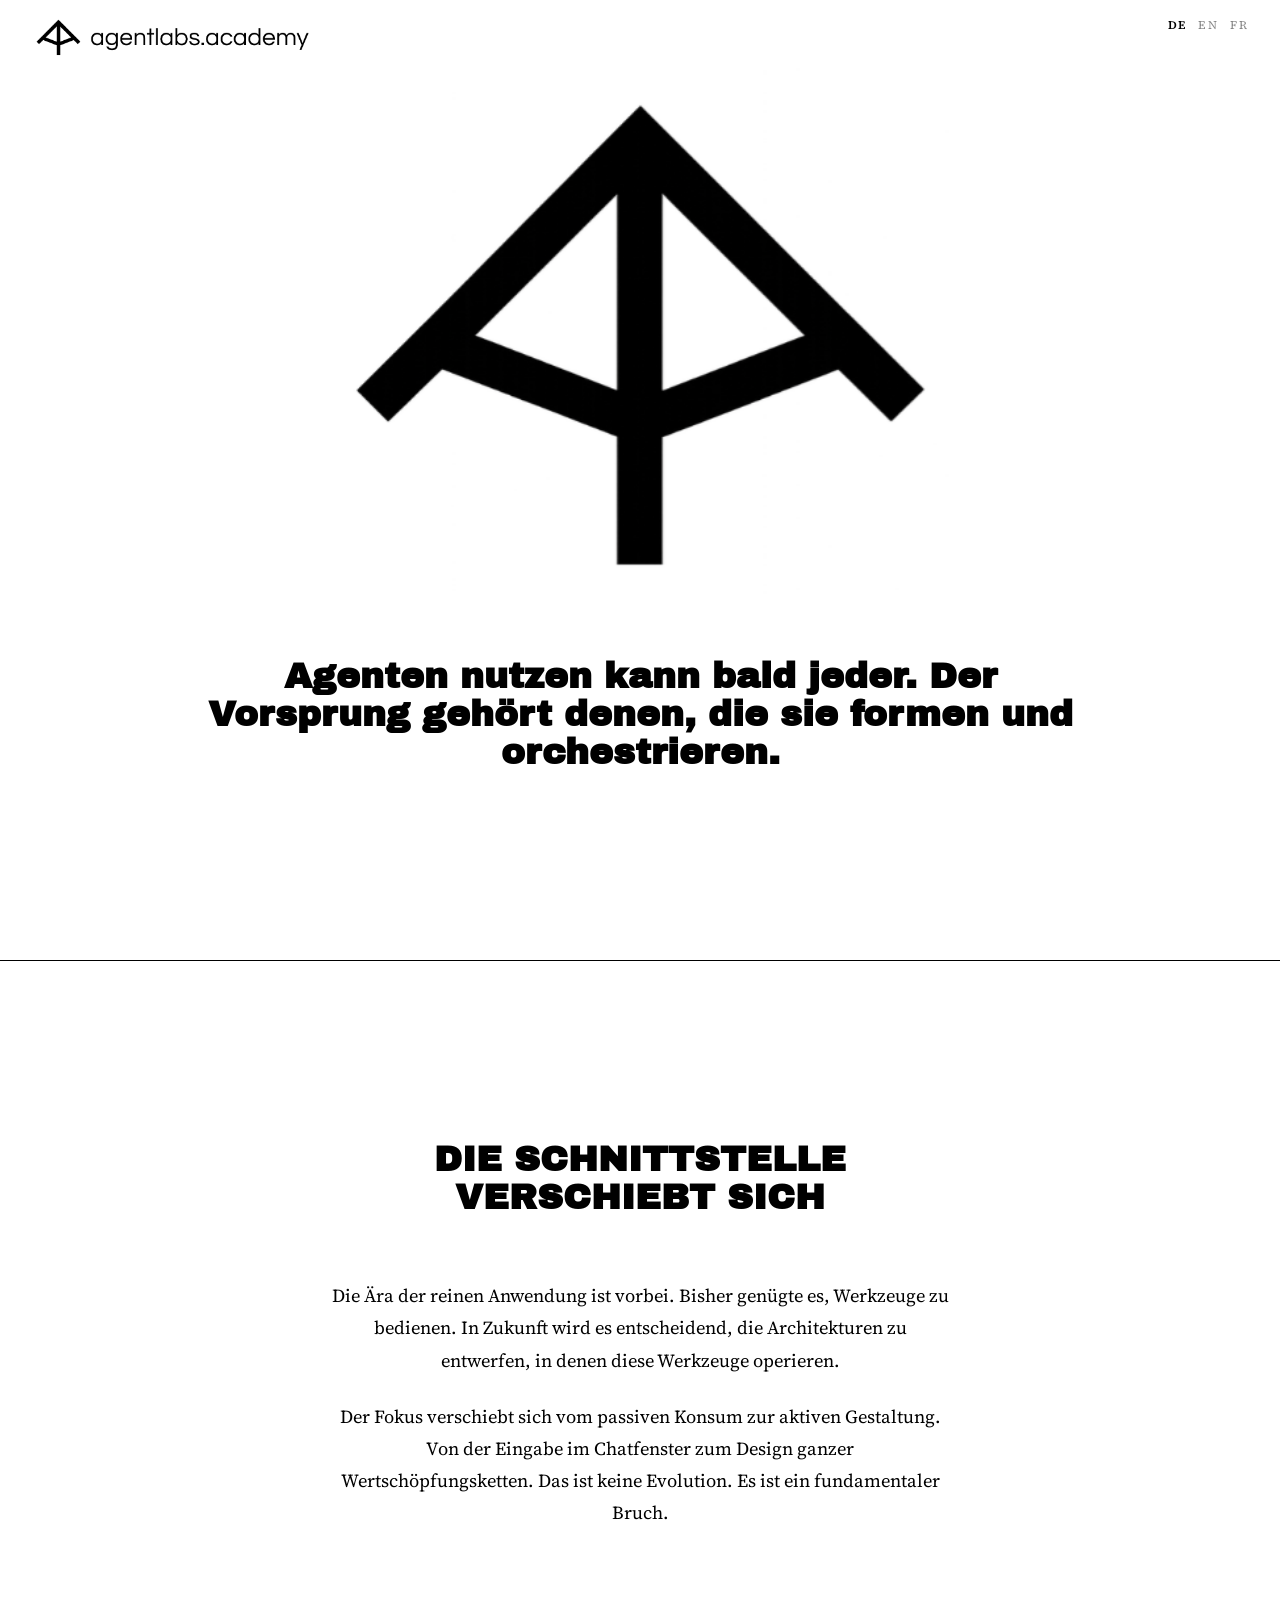
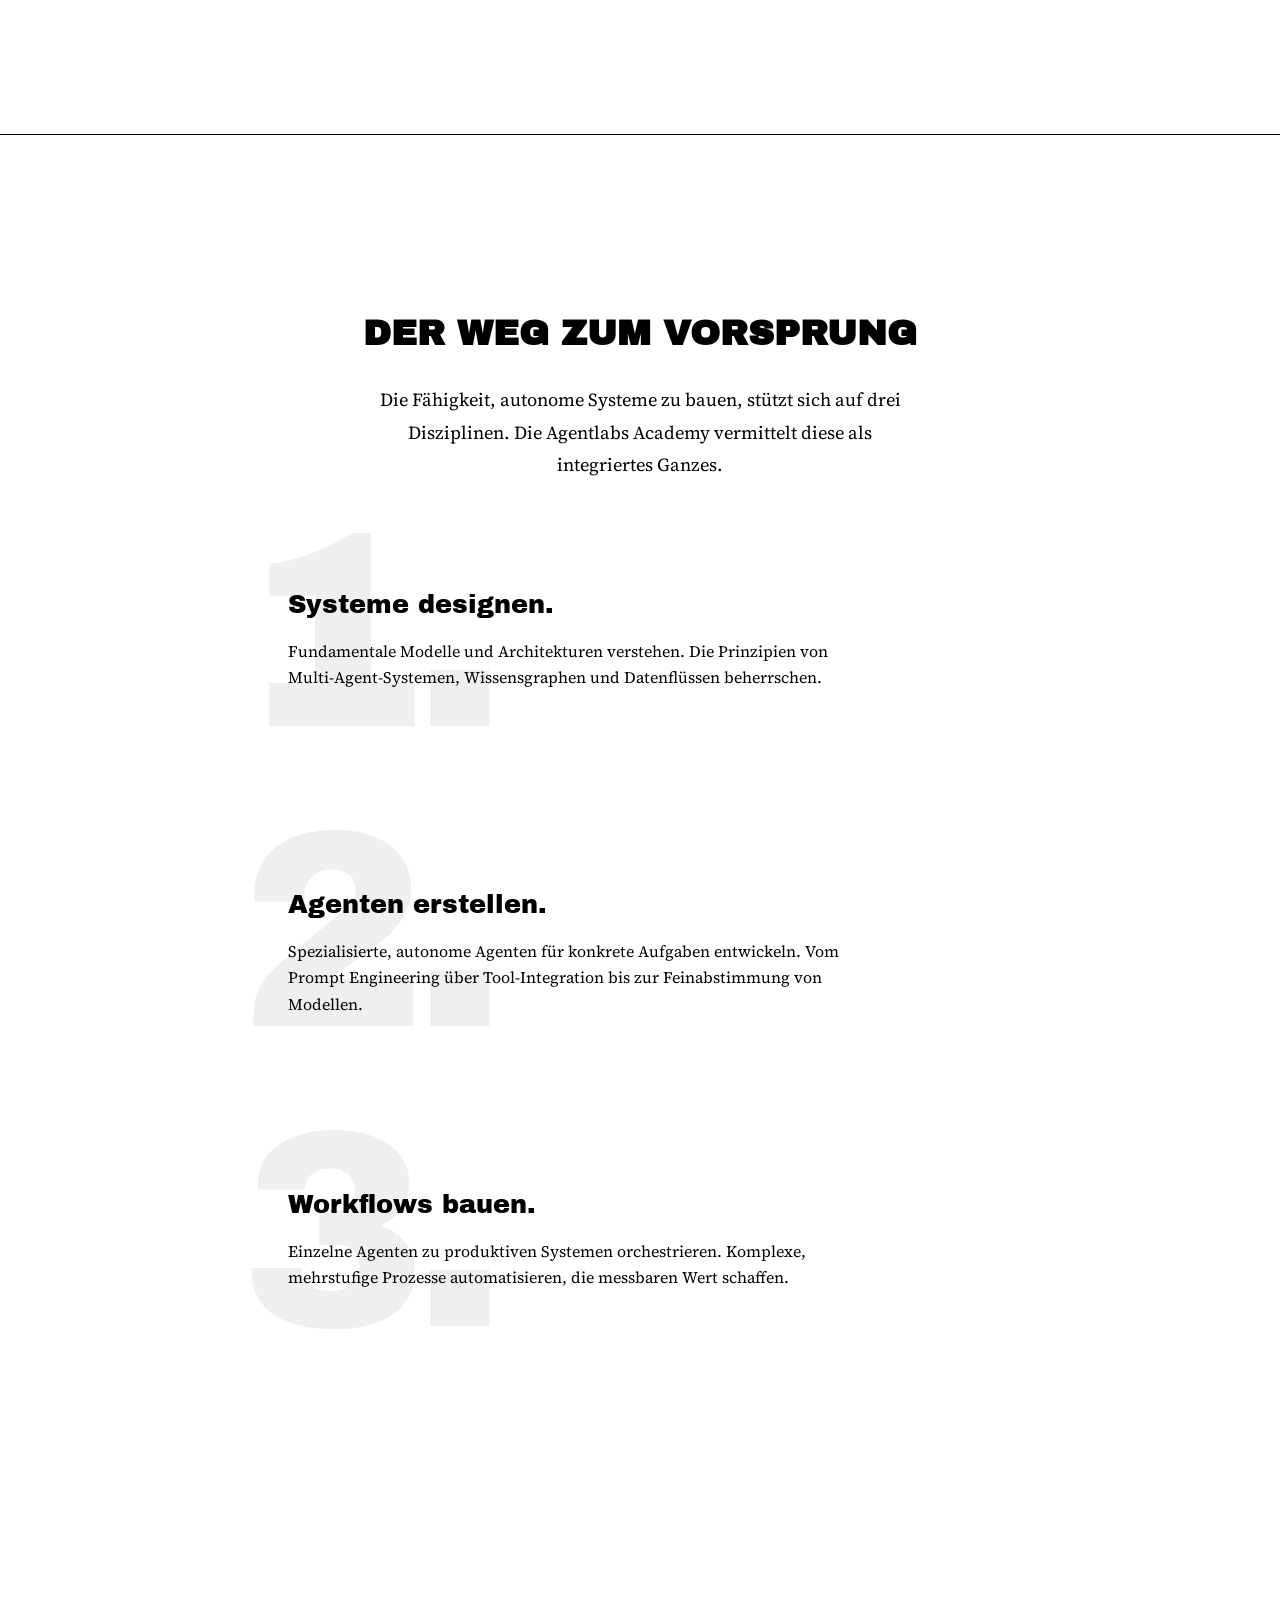
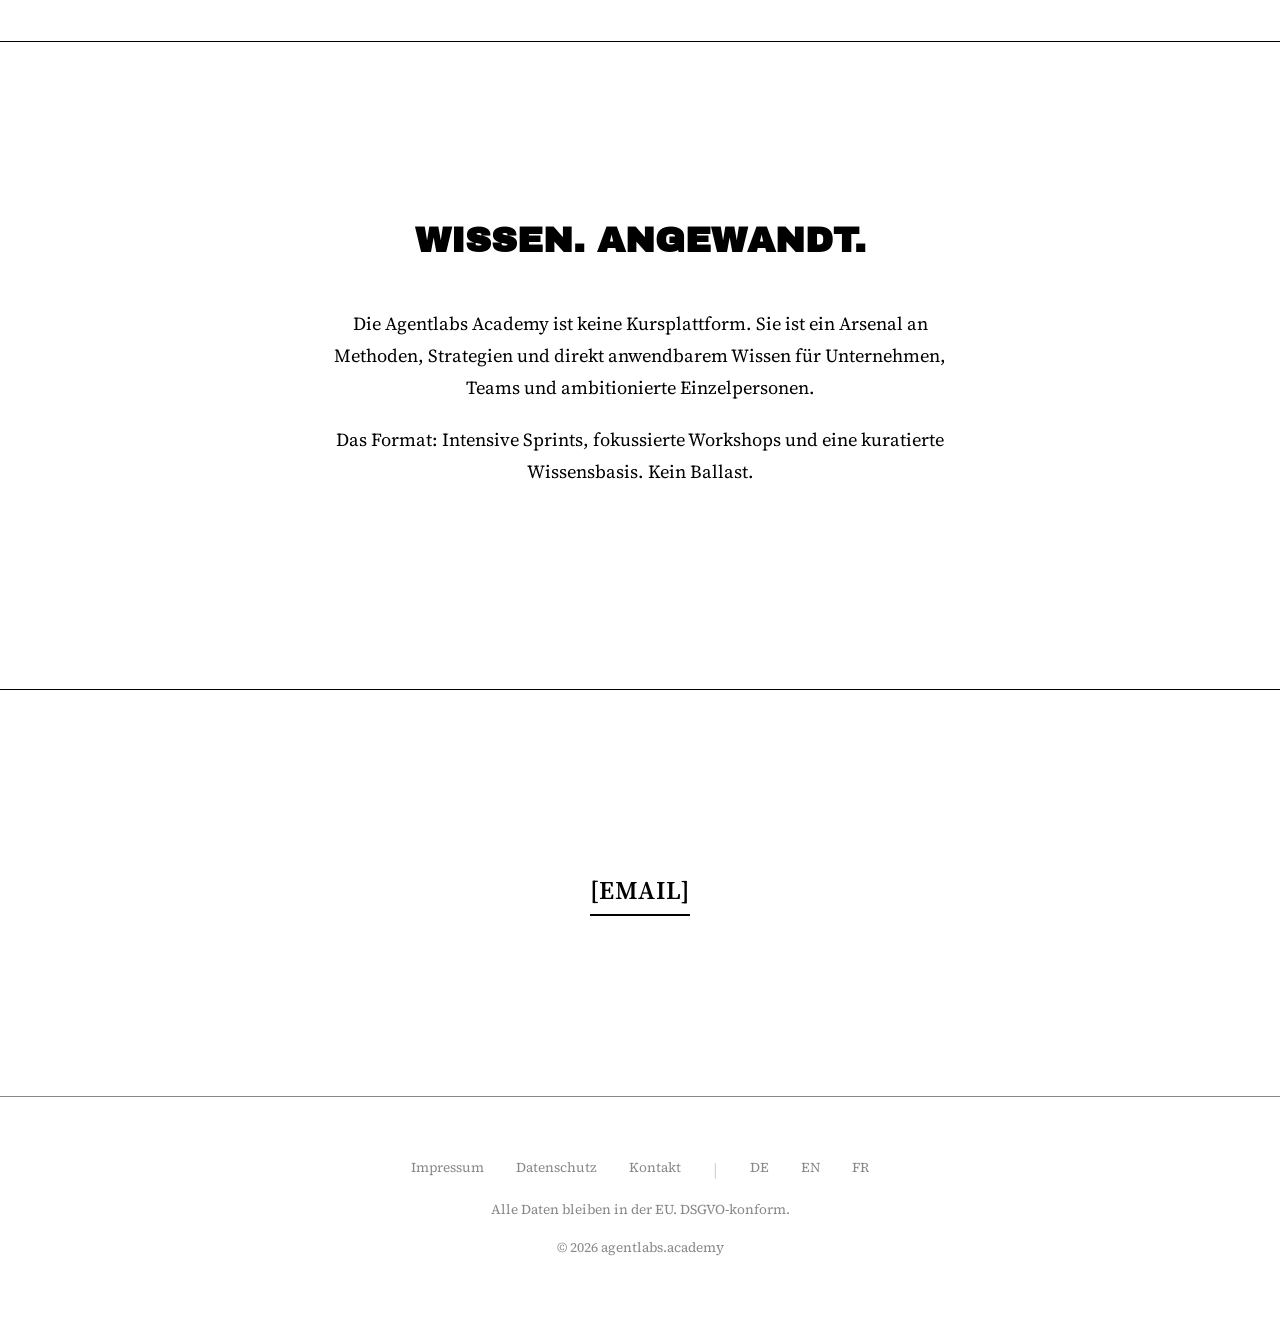
==== commit a81d4856: "fix: lang switch — fixed top right, smaller" ====
--- a/index.html
+++ b/index.html
@@ -1,935 +1,523 @@
 <!DOCTYPE html>
-<html lang="de-DE">
+<html lang="de">
 <head>
   <meta charset="UTF-8">
   <meta name="viewport" content="width=device-width, initial-scale=1.0">
-  <title>AI Agent Labs — Learn by Doing. | agentlabs.academy</title>
-  <meta name="description" content="KI-Agenten verändern die Arbeitswelt — und du kannst sie steuern. Lern, wie Agenten wirklich funktionieren: geführt, geschützt, in deinem Tempo.">
+  <title>agentlabs.academy — KI-Agenten verstehen, bauen, einsetzen.</title>
+  <meta name="description" content="Die Agentlabs Academy vermittelt, wie autonome Systeme entstehen und Prozesse übernehmen. Für Unternehmen, Teams und Einzelpersonen.">
   <meta name="robots" content="index, follow">
   <link rel="canonical" href="https://agentlabs.academy">
 
-  <!-- Open Graph -->
-  <meta property="og:title" content="AI Agent Labs — Learn by Doing. | agentlabs.academy">
-  <meta property="og:description" content="KI-Agenten verändern die Arbeitswelt — und du kannst sie steuern. Lern, wie Agenten wirklich funktionieren: geführt, geschützt, in deinem Tempo.">
-  <meta property="og:type" content="website">
-  <meta property="og:url" content="https://agentlabs.academy">
-  <meta property="og:locale" content="de_DE">
-  <meta property="og:site_name" content="agentlabs.academy">
-
-  <!-- Twitter Card -->
-  <meta name="twitter:card" content="summary_large_image">
-  <meta name="twitter:title" content="AI Agent Labs — Learn by Doing. | agentlabs.academy">
-  <meta name="twitter:description" content="KI-Agenten verändern die Arbeitswelt — und du kannst sie steuern. Lern, wie Agenten wirklich funktionieren: geführt, geschützt, in deinem Tempo.">
-
-  <!-- Google Fonts: Inter -->
   <link rel="preconnect" href="https://fonts.googleapis.com">
   <link rel="preconnect" href="https://fonts.gstatic.com" crossorigin>
-  <link href="https://fonts.googleapis.com/css2?family=Inter:wght@400;500;600;700&display=swap" rel="stylesheet">
+  <link href="https://fonts.googleapis.com/css2?family=Archivo+Black&family=Source+Serif+4:ital,wght@0,400;0,600;1,400&display=swap" rel="stylesheet">
 
   <style>
-    /* ===== RESET & BASE ===== */
-    *, *::before, *::after {
-      margin: 0;
-      padding: 0;
-      box-sizing: border-box;
-    }
-
-    html {
-      scroll-behavior: smooth;
-      -webkit-font-smoothing: antialiased;
-      -moz-osx-font-smoothing: grayscale;
-    }
+    /* ── RESET ─────────────────────────────────── */
+    *, *::before, *::after { box-sizing: border-box; margin: 0; padding: 0; }
+    html { scroll-behavior: smooth; -webkit-font-smoothing: antialiased; }
 
     body {
-      font-family: 'Inter', system-ui, -apple-system, sans-serif;
+      font-family: 'Source Serif 4', Georgia, serif;
       font-weight: 400;
       line-height: 1.6;
-      color: #0F172A;
-      background-color: #FFFFFF;
-    }
-
-    /* ===== DESIGN TOKENS ===== */
-    :root {
-      --navy: #0F172A;
-      --white: #FFFFFF;
-      --off-white: #FAFAF9;
-      --gray-50: #F8FAFC;
-      --gray-100: #F1F5F9;
-      --gray-200: #E2E8F0;
-      --slate: #64748B;
-      --slate-dark: #334155;
-      --teal: #06B6D4;
-      --teal-light: #22D3EE;
-      --teal-subtle: rgba(6, 182, 212, 0.08);
-
-      --font: 'Inter', system-ui, -apple-system, sans-serif;
-
-      /* Mobile-first type scale */
-      --hero-headline: clamp(2.5rem, 6vw, 4rem);
-      --hero-subline: clamp(1.15rem, 2.5vw, 1.5rem);
-      --section-headline: clamp(1.75rem, 4vw, 2.75rem);
-      --body: clamp(1.0625rem, 1.5vw, 1.125rem);
-      --benefit-headline: clamp(1.125rem, 1.5vw, 1.25rem);
-      --pull-quote: clamp(1.25rem, 2vw, 1.5rem);
-      --cta-button: clamp(1rem, 1.5vw, 1.125rem);
-      --meta: clamp(0.8125rem, 1vw, 0.875rem);
-
-      --max-width: 680px;
-      --max-width-wide: 960px;
-      --section-padding-y: clamp(80px, 12vw, 140px);
-      --section-padding-x: clamp(24px, 5vw, 40px);
-    }
-
-    /* ===== UTILITY ===== */
-    .container {
-      max-width: var(--max-width);
+      color: #000;
+      background: #fff;
+    }
+
+    a { color: inherit; text-decoration: none; }
+
+    /* ── NAV ────────────────────────────────────── */
+    nav {
+      display: flex;
+      align-items: flex-start;
+      padding: 16px 32px 0;
+      background: #fff;
+    }
+    nav img { height: 44px; display: block; }
+    nav .nav-cta {
+      font-family: 'Source Serif 4', serif;
+      font-weight: 600;
+      font-size: 0.9rem;
+      letter-spacing: 0.02em;
+      color: #000;
+    }
+    nav .nav-cta:hover { text-decoration: underline; }
+    .lang-switch-nav {
+      position: fixed;
+      top: 16px;
+      right: 32px;
+      display: flex;
+      gap: 12px;
+      z-index: 200;
+    }
+    .lang-switch-nav a {
+      font-family: 'Source Serif 4', serif;
+      font-size: 0.72rem;
+      letter-spacing: 0.12em;
+      text-transform: uppercase;
+      color: #888;
+      text-decoration: none;
+    }
+    .lang-switch-nav a:hover { color: #000; }
+    .lang-switch-nav a.active { color: #000; font-weight: 600; }
+
+    /* ── SECTION BASE ───────────────────────────── */
+    section { padding: 180px 48px; }
+    section + section { border-top: 1px solid #000; }
+    .inner {
+      max-width: 680px;
       margin: 0 auto;
-      width: 100%;
-      padding-left: var(--section-padding-x);
-      padding-right: var(--section-padding-x);
-    }
-
-    .container--wide {
-      max-width: var(--max-width-wide);
-      margin: 0 auto;
-      width: 100%;
-      padding-left: var(--section-padding-x);
-      padding-right: var(--section-padding-x);
-    }
-
-    /* ===== SUBTLE DOT PATTERN ===== */
-    .dot-bg {
-      background-image: radial-gradient(circle, rgba(15, 23, 42, 0.04) 1px, transparent 1px);
-      background-size: 24px 24px;
-    }
-
-    /* ===== FADE-IN ANIMATION ===== */
-    .fade-in {
+      text-align: center;
+    }
+    .inner-wide { max-width: 900px; margin: 0 auto; }
+
+    /* ── TYPOGRAPHY ─────────────────────────────── */
+    .headline {
+      font-family: 'Archivo Black', sans-serif;
+      font-weight: 900;
+      text-transform: uppercase;
+      line-height: 1.05;
+      color: #000;
+    }
+    .h-xl  { font-size: clamp(1.4rem, 2.8vw, 3rem); }
+    .h-lg  { font-size: clamp(1.4rem, 2.8vw, 3rem); }
+    .h-hero-bereit { font-size: clamp(3rem, 10vw, 8rem); }
+
+    .body-text {
+      font-family: 'Source Serif 4', serif;
+      font-size: clamp(1rem, 1.5vw, 1.15rem);
+      line-height: 1.75;
+      color: #000;
+    }
+    .subline {
+      font-family: 'Source Serif 4', serif;
+      font-size: clamp(1rem, 2vw, 1.35rem);
+      font-weight: 400;
+      color: #000;
+    }
+
+    /* ── FADE-UP ANIMATIONS ─────────────────────── */
+    .fade-up {
+      opacity: 0;
+      transform: translateY(30px);
+      transition: opacity 0.8s ease, transform 0.8s ease;
+    }
+    .fade-up.visible {
+      opacity: 1;
+      transform: translateY(0);
+    }
+
+    /* ── WORD ANIMATION ─────────────────────────── */
+    .word {
       opacity: 0;
       transform: translateY(20px);
-      transition: opacity 0.8s cubic-bezier(0.16, 1, 0.3, 1), transform 0.8s cubic-bezier(0.16, 1, 0.3, 1);
-    }
-
-    .fade-in.is-visible {
-      opacity: 1;
-      transform: translateY(0);
-    }
-
-    .fade-in-d1 { transition-delay: 0.08s; }
-    .fade-in-d2 { transition-delay: 0.16s; }
-    .fade-in-d3 { transition-delay: 0.24s; }
-    .fade-in-d4 { transition-delay: 0.32s; }
-
-    /* ===== HEADER ===== */
-    .site-header {
-      position: fixed;
-      top: 0;
-      left: 0;
-      right: 0;
-      z-index: 100;
-      padding: 20px var(--section-padding-x);
-      transition: background-color 0.3s ease, box-shadow 0.3s ease;
-    }
-
-    .site-header.is-scrolled {
-      background-color: rgba(255, 255, 255, 0.85);
-      -webkit-backdrop-filter: blur(16px) saturate(180%);
-      backdrop-filter: blur(16px) saturate(180%);
-      box-shadow: 0 1px 0 rgba(15, 23, 42, 0.06);
-    }
-
-    .logo {
-      display: inline-flex;
-      align-items: center;
-      text-decoration: none;
-      transition: opacity 0.2s ease;
-    }
-
-    .logo img {
-      display: block;
-      height: 32px;
-      width: auto;
-    }
-
-    .logo:hover {
-      opacity: 0.75;
-    }
-
-    /* ===== SECTION 1: HERO ===== */
-    .hero {
-      background-color: var(--white);
+      display: inline-block;
+      transition: opacity 0.5s ease, transform 0.5s ease;
+    }
+    .word.visible { opacity: 1; transform: translateY(0); }
+
+    /* ══════════════════════════════════════════════
+       SECTION 1 — MANIFESTO
+    ══════════════════════════════════════════════ */
+    #manifesto {
       min-height: 100vh;
-      min-height: 100dvh;
+      padding: 0;
       display: flex;
       flex-direction: column;
       align-items: center;
-      justify-content: center;
-      padding: 140px var(--section-padding-x) 100px;
+      justify-content: flex-start;
       text-align: center;
       position: relative;
       overflow: hidden;
     }
-
-    /* Animated gradient orb */
-    .hero__orb {
-      position: absolute;
-      width: 600px;
-      height: 600px;
-      border-radius: 50%;
-      background: radial-gradient(circle at 40% 40%, rgba(6, 182, 212, 0.12), rgba(6, 182, 212, 0.03) 50%, transparent 70%);
-      filter: blur(60px);
-      top: 50%;
-      left: 50%;
-      transform: translate(-50%, -50%);
-      animation: orb-drift 20s ease-in-out infinite alternate;
-      pointer-events: none;
-      will-change: transform;
-    }
-
-    @keyframes orb-drift {
-      0% { transform: translate(-50%, -50%) scale(1); }
-      33% { transform: translate(-45%, -55%) scale(1.05); }
-      66% { transform: translate(-55%, -45%) scale(0.95); }
-      100% { transform: translate(-50%, -50%) scale(1); }
-    }
-
-    /* Secondary orb for depth */
-    .hero__orb--secondary {
-      width: 400px;
-      height: 400px;
-      background: radial-gradient(circle at 60% 60%, rgba(6, 182, 212, 0.06), transparent 60%);
-      filter: blur(80px);
-      animation: orb-drift-2 25s ease-in-out infinite alternate;
-    }
-
-    @keyframes orb-drift-2 {
-      0% { transform: translate(-50%, -50%) scale(1); }
-      50% { transform: translate(-55%, -45%) scale(1.1); }
-      100% { transform: translate(-50%, -50%) scale(1); }
-    }
-
-    .hero__content {
-      position: relative;
-      z-index: 2;
+    #manifesto .manifesto-inner {
       display: flex;
       flex-direction: column;
       align-items: center;
-      max-width: 720px;
-    }
-
-    .hero__headline {
-      font-size: var(--hero-headline);
-      font-weight: 700;
-      line-height: 1.08;
-      color: var(--navy);
-      letter-spacing: -0.035em;
-      margin-bottom: 20px;
-    }
-
-    .hero__subline {
-      font-size: var(--hero-subline);
-      font-weight: 400;
-      line-height: 1.4;
-      color: var(--slate-dark);
+      padding: 0 0 80px;
+      position: relative;
+      z-index: 1;
+      justify-content: flex-start;
+      margin-top: -8px;
+    }
+    #hero-logo {
+      width: min(70vw, 680px);
+      margin-top: 0;
+      margin-bottom: 40px;
+      will-change: transform, opacity;
+      transform-origin: center;
+    }
+    #manifesto .headline {
+      max-width: 900px;
       margin-bottom: 32px;
-      letter-spacing: -0.01em;
-    }
-
-    .hero__text {
-      font-size: var(--body);
-      color: var(--slate);
-      line-height: 1.7;
-      max-width: 520px;
-      margin-bottom: 48px;
-    }
-
-    .hero__cta-group {
+      text-transform: none; /* Hero-Headline nicht uppercase */
+    }
+    #manifesto .subline {
+      max-width: 600px;
+    }
+
+    /* ══════════════════════════════════════════════
+       SECTION 2 — PARADIGMA
+    ══════════════════════════════════════════════ */
+    #paradigma { text-align: center; }
+    #paradigma .headline { margin-bottom: 64px; }
+    #paradigma .body-text { max-width: 620px; margin: 0 auto 24px; }
+
+    /* ══════════════════════════════════════════════
+       SECTION 3 — METHODE
+    ══════════════════════════════════════════════ */
+    #methode { text-align: center; }
+    #methode .headline { margin-bottom: 32px; }
+    #methode .intro { max-width: 560px; margin: 0 auto 80px; }
+
+    .methode-items { max-width: 800px; margin: 0 auto; }
+    .methode-item {
+      position: relative;
+      text-align: left;
+      margin-bottom: 120px;
+      padding-left: 48px;
+      min-height: 180px;
+    }
+    .methode-num {
+      font-family: 'Archivo Black', sans-serif;
+      font-size: clamp(160px, 22vw, 280px);
+      line-height: 0.8;
+      color: #000;
+      opacity: 0.06;
+      user-select: none;
+      letter-spacing: -0.05em;
+      position: absolute;
+      top: -40px;
+      left: 0;
+      z-index: 0;
+    }
+    .methode-content {
+      position: relative;
+      z-index: 1;
+      padding-top: 24px;
+      max-width: 560px;
+    }
+    .methode-title {
+      font-family: 'Archivo Black', sans-serif;
+      font-size: clamp(1.2rem, 2vw, 1.6rem);
+      margin-bottom: 12px;
+      color: #000;
+    }
+    .methode-body {
+      font-family: 'Source Serif 4', serif;
+      font-size: 1rem;
+      line-height: 1.65;
+      color: #000;
+    }
+
+    /* ══════════════════════════════════════════════
+       SECTION 4 — ARSENAL
+    ══════════════════════════════════════════════ */
+    #arsenal { text-align: center; }
+    #arsenal .headline { margin-bottom: 48px; }
+    #arsenal .body-text { max-width: 620px; margin: 0 auto 20px; }
+
+    .statement {
+      font-family: 'Source Serif 4', serif;
+      font-weight: 600;
+      font-style: italic;
+      font-size: clamp(2rem, 5vw, 4rem);
+      color: #000;
+      text-align: center;
+      padding: 100px 48px;
+      max-width: 800px;
+      margin: 0 auto;
+      line-height: 1.3;
+    }
+
+    .cta-link {
+      display: inline-block;
+      font-family: 'Source Serif 4', serif;
+      font-weight: 600;
+      font-size: 0.95rem;
+      letter-spacing: 0.15em;
+      text-transform: uppercase;
+      color: #000;
+      margin-top: 16px;
+    }
+    .cta-link:hover { text-decoration: underline; }
+
+    /* ══════════════════════════════════════════════
+       SECTION 5 — KONTAKT
+    ══════════════════════════════════════════════ */
+    #kontakt { text-align: center; }
+    #kontakt .headline { margin-bottom: 24px; }
+    #kontakt .body-text { margin-bottom: 64px; }
+
+    form {
+      max-width: 420px;
+      margin: 0 auto;
+      display: flex;
+      flex-direction: column;
+      gap: 40px;
+    }
+    .form-field {
+      display: flex;
+      flex-direction: column;
+      gap: 8px;
+      text-align: left;
+    }
+    .form-field label {
+      font-family: 'Source Serif 4', serif;
+      font-size: 0.8rem;
+      letter-spacing: 0.12em;
+      text-transform: uppercase;
+      color: #888;
+    }
+    .form-field input {
+      background: transparent;
+      border: none;
+      border-bottom: 1px solid #000;
+      border-radius: 0;
+      padding: 12px 0;
+      font-family: 'Source Serif 4', serif;
+      font-size: 1rem;
+      color: #000;
+      width: 100%;
+      outline: none;
+    }
+    .form-field input::placeholder { color: #888; }
+    .form-field input:focus { border-bottom-color: #000; }
+
+    .contact-email {
+      display: inline-block;
+      font-family: 'Source Serif 4', serif;
+      font-size: clamp(1.1rem, 2.5vw, 1.6rem);
+      font-weight: 600;
+      color: #000;
+      letter-spacing: 0.02em;
+      border-bottom: 2px solid #000;
+      padding-bottom: 4px;
+      transition: opacity 0.2s;
+    }
+    .contact-email:hover { opacity: 0.5; }
+
+    /* ══════════════════════════════════════════════
+       FOOTER
+    ══════════════════════════════════════════════ */
+    footer {
+      padding: 60px 48px;
+      border-top: 1px solid #888;
       display: flex;
       flex-direction: column;
       align-items: center;
-      gap: 14px;
-    }
-
-    .hero__micro {
-      font-size: var(--meta);
-      color: var(--slate);
-    }
-
-    /* ===== BUTTONS ===== */
-    .btn-primary {
-      display: inline-flex;
-      align-items: center;
-      gap: 8px;
-      background-color: var(--navy);
-      color: var(--white);
-      font-family: var(--font);
-      font-weight: 600;
-      font-size: var(--cta-button);
-      padding: 15px 36px;
+      gap: 16px;
+      text-align: center;
+    }
+    footer nav {
+      position: static;
       border: none;
-      border-radius: 10px;
-      cursor: pointer;
-      text-decoration: none;
-      min-height: 50px;
-      transition: all 0.2s cubic-bezier(0.16, 1, 0.3, 1);
-      letter-spacing: -0.01em;
-    }
-
-    .btn-primary:hover {
-      background-color: #1E293B;
-      transform: translateY(-1px);
-      box-shadow: 0 8px 32px rgba(15, 23, 42, 0.15);
-    }
-
-    .btn-primary:active {
-      transform: translateY(0);
-      box-shadow: 0 4px 16px rgba(15, 23, 42, 0.1);
-    }
-
-    .btn-primary--teal {
-      background-color: var(--teal);
-      color: var(--navy);
-    }
-
-    .btn-primary--teal:hover {
-      background-color: var(--teal-light);
-      box-shadow: 0 8px 32px rgba(6, 182, 212, 0.2);
-    }
-
-    /* ===== SECTION 2: VISION ===== */
-    .vision {
-      background-color: var(--off-white);
-      padding: var(--section-padding-y) 0;
-    }
-
-    .vision__headline {
-      font-size: var(--section-headline);
-      font-weight: 700;
-      line-height: 1.15;
-      color: var(--navy);
-      letter-spacing: -0.025em;
-      margin-bottom: 48px;
-    }
-
-    .vision__block {
-      margin-bottom: 28px;
-    }
-
-    .vision__block:last-child {
-      margin-bottom: 0;
-    }
-
-    .vision__text {
-      font-size: var(--body);
-      color: var(--slate-dark);
-      line-height: 1.7;
-    }
-
-    .vision__text p {
-      margin-bottom: 16px;
-    }
-
-    .vision__text p:last-child {
-      margin-bottom: 0;
-    }
-
-    .vision__text strong {
-      font-weight: 600;
-      color: var(--navy);
-    }
-
-    .vision__emphasis {
-      font-size: var(--body);
-      color: var(--navy);
-      font-weight: 500;
-      line-height: 1.7;
-    }
-
-    /* Pull Quote */
-    .pull-quote {
-      margin: 48px 0;
-      padding: 32px 0 32px 28px;
-      border-left: 2px solid var(--teal);
-      position: relative;
-    }
-
-    .pull-quote__text {
-      font-size: var(--pull-quote);
-      font-weight: 500;
-      font-style: italic;
-      color: var(--navy);
-      line-height: 1.5;
-      letter-spacing: -0.01em;
-      margin-bottom: 10px;
-    }
-
-    .pull-quote__attribution {
-      font-size: var(--meta);
-      color: var(--slate);
-      font-weight: 400;
-      font-style: normal;
-    }
-
-    /* Capabilities */
-    .capabilities {
-      list-style: none;
+      background: none;
+      height: auto;
       padding: 0;
-      margin: 28px 0;
-      display: flex;
-      flex-direction: column;
-      gap: 12px;
-    }
-
-    .capabilities li {
-      font-size: var(--body);
-      color: var(--slate-dark);
-      line-height: 1.6;
-      padding-left: 16px;
-      position: relative;
-    }
-
-    .capabilities li::before {
-      content: '';
-      position: absolute;
-      left: 0;
-      top: 11px;
-      width: 5px;
-      height: 5px;
-      border-radius: 50%;
-      background-color: var(--teal);
-    }
-
-    .capabilities li strong {
-      font-weight: 600;
-      color: var(--navy);
-    }
-
-    /* ===== SECTION 3: PROMISE ===== */
-    .promise {
-      background-color: var(--white);
-      padding: var(--section-padding-y) 0;
-    }
-
-    .promise__headline {
-      font-size: var(--section-headline);
-      font-weight: 700;
-      line-height: 1.15;
-      color: var(--navy);
-      letter-spacing: -0.025em;
-      margin-bottom: 56px;
-    }
-
-    @media (min-width: 768px) {
-      .promise__headline {
-        margin-bottom: 72px;
+      gap: 32px;
+      justify-content: center;
+    }
+    footer nav a {
+      font-family: 'Source Serif 4', serif;
+      font-size: 0.85rem;
+      color: #888;
+    }
+    footer nav a:hover { text-decoration: underline; }
+    footer p {
+      font-family: 'Source Serif 4', serif;
+      font-size: 0.85rem;
+      color: #888;
+    }
+
+    /* ── MOBILE ─────────────────────────────────── */
+    @media (max-width: 768px) {
+      nav { padding: 0 24px; }
+      section { padding: 100px 24px; }
+      #manifesto .manifesto-inner { padding: 80px 24px 60px; }
+      #hero-logo { width: 95vw; }
+      .methode-item {
+        grid-template-columns: 100px 1fr;
+        gap: 0 16px;
       }
-    }
-
-    .promise__grid {
-      display: grid;
-      grid-template-columns: 1fr;
-      gap: 48px;
-    }
-
-    @media (min-width: 768px) {
-      .promise__grid {
-        grid-template-columns: 1fr 1fr;
-        gap: 56px 80px;
-      }
-    }
-
-    .benefit {
-      display: flex;
-      flex-direction: column;
-      gap: 10px;
-    }
-
-    .benefit__marker {
-      width: 32px;
-      height: 2px;
-      background-color: var(--teal);
-      margin-bottom: 8px;
-      border-radius: 1px;
-    }
-
-    .benefit__title {
-      font-size: var(--benefit-headline);
-      font-weight: 600;
-      line-height: 1.35;
-      color: var(--navy);
-      letter-spacing: -0.01em;
-    }
-
-    .benefit__desc {
-      font-size: var(--body);
-      color: var(--slate);
-      line-height: 1.7;
-    }
-
-    /* ===== SECTION 4: HOW DIFFERENT ===== */
-    .how-different {
-      background-color: var(--off-white);
-      padding: var(--section-padding-y) 0;
-      position: relative;
-    }
-
-    .how-different__headline {
-      font-size: var(--section-headline);
-      font-weight: 700;
-      line-height: 1.15;
-      color: var(--navy);
-      letter-spacing: -0.025em;
-      margin-bottom: 40px;
-    }
-
-    .how-different__text {
-      font-size: var(--body);
-      color: var(--slate-dark);
-      line-height: 1.7;
-    }
-
-    .how-different__text p {
-      margin-bottom: 16px;
-    }
-
-    .how-different__text p:last-child {
-      margin-bottom: 0;
-    }
-
-    .brand-statement {
-      margin: 48px 0 0;
-      padding: 28px 0 28px 28px;
-      border-left: 2px solid var(--teal);
-    }
-
-    .brand-statement__text {
-      font-size: var(--pull-quote);
-      font-weight: 500;
-      font-style: italic;
-      color: var(--navy);
-      line-height: 1.5;
-      letter-spacing: -0.01em;
-    }
-
-    /* ===== SECTION 5: WAITLIST CTA ===== */
-    .waitlist {
-      background-color: var(--white);
-      padding: var(--section-padding-y) 0;
-      text-align: center;
-    }
-
-    .waitlist__inner {
-      max-width: 520px;
-      margin: 0 auto;
-    }
-
-    .waitlist__headline {
-      font-size: var(--section-headline);
-      font-weight: 700;
-      line-height: 1.15;
-      color: var(--navy);
-      letter-spacing: -0.025em;
-      margin-bottom: 20px;
-    }
-
-    .waitlist__text {
-      font-size: var(--body);
-      color: var(--slate-dark);
-      line-height: 1.7;
-      margin-bottom: 40px;
-    }
-
-    .waitlist__text p {
-      margin-bottom: 12px;
-    }
-
-    .waitlist__text p:last-child {
-      margin-bottom: 0;
-    }
-
-    .waitlist-form {
-      display: flex;
-      flex-direction: column;
-      gap: 12px;
-      margin-bottom: 16px;
-    }
-
-    @media (min-width: 480px) {
-      .waitlist-form {
-        flex-direction: row;
-        gap: 0;
-      }
-    }
-
-    .waitlist-form__input {
-      flex: 1;
-      font-family: var(--font);
-      font-size: 16px;
-      font-weight: 400;
-      padding: 14px 20px;
-      background-color: var(--white);
-      border: 1px solid var(--gray-200);
-      color: var(--navy);
-      outline: none;
-      min-height: 50px;
-      transition: border-color 0.2s ease, box-shadow 0.2s ease;
-      border-radius: 10px;
-    }
-
-    @media (min-width: 480px) {
-      .waitlist-form__input {
-        border-radius: 10px 0 0 10px;
-        border-right: none;
-      }
-    }
-
-    .waitlist-form__input::placeholder {
-      color: var(--slate);
-    }
-
-    .waitlist-form__input:focus {
-      border-color: var(--teal);
-      box-shadow: 0 0 0 3px rgba(6, 182, 212, 0.1);
-    }
-
-    @media (min-width: 480px) {
-      .waitlist-form__input:focus {
-        border-right: none;
-      }
-    }
-
-    .waitlist-form__button {
-      font-family: var(--font);
-      font-weight: 600;
-      font-size: var(--cta-button);
-      padding: 14px 28px;
-      background-color: var(--navy);
-      color: var(--white);
-      border: 1px solid var(--navy);
-      cursor: pointer;
-      min-height: 50px;
-      white-space: nowrap;
-      transition: all 0.2s cubic-bezier(0.16, 1, 0.3, 1);
-      border-radius: 10px;
-      letter-spacing: -0.01em;
-    }
-
-    @media (min-width: 480px) {
-      .waitlist-form__button {
-        border-radius: 0 10px 10px 0;
-      }
-    }
-
-    .waitlist-form__button:hover {
-      background-color: #1E293B;
-      box-shadow: 0 8px 32px rgba(15, 23, 42, 0.15);
-    }
-
-    .waitlist-form__button:active {
-      transform: scale(0.98);
-    }
-
-    .waitlist__micro {
-      font-size: var(--meta);
-      color: var(--slate);
-    }
-
-    /* ===== FOOTER ===== */
-    .footer {
-      background-color: var(--white);
-      padding: 48px var(--section-padding-x) 40px;
-      text-align: center;
-      border-top: 1px solid var(--gray-200);
-    }
-
-    .footer__links {
-      display: flex;
-      justify-content: center;
-      gap: 24px;
-      margin-bottom: 20px;
-      flex-wrap: wrap;
-    }
-
-    .footer__link {
-      font-size: var(--meta);
-      color: var(--slate);
-      text-decoration: none;
-      transition: color 0.2s ease;
-    }
-
-    .footer__link:hover {
-      color: var(--navy);
-    }
-
-    .footer__trust {
-      font-size: var(--meta);
-      color: var(--slate);
-      margin-bottom: 12px;
-    }
-
-    .footer__copyright {
-      font-size: var(--meta);
-      color: rgba(100, 116, 139, 0.6);
-    }
-
-    /* ===== ACCESSIBILITY ===== */
-    @media (prefers-reduced-motion: reduce) {
-      .fade-in {
-        opacity: 1;
-        transform: none;
-        transition: none;
-      }
-
-      .hero__orb,
-      .hero__orb--secondary {
-        animation: none;
-      }
-
-      html {
-        scroll-behavior: auto;
-      }
-    }
-
-    :focus-visible {
-      outline: 2px solid var(--teal);
-      outline-offset: 2px;
-    }
-
-    :focus:not(:focus-visible) {
-      outline: none;
-    }
-
-    ::selection {
-      background-color: rgba(6, 182, 212, 0.15);
-      color: inherit;
-    }
-
-    /* Screen reader only */
-    .sr-only {
-      position: absolute;
-      width: 1px;
-      height: 1px;
-      padding: 0;
-      margin: -1px;
-      overflow: hidden;
-      clip: rect(0, 0, 0, 0);
-      white-space: nowrap;
-      border: 0;
-    }
-
-    /* ===== SEPARATOR ===== */
-    .section-divider {
-      max-width: var(--max-width);
-      margin: 0 auto;
-      padding: 0 var(--section-padding-x);
-    }
-
-    .section-divider__line {
-      height: 1px;
-      background: var(--gray-200);
+      .methode-num { font-size: 100px; }
+      footer { padding: 48px 24px; }
+      footer nav { flex-direction: column; gap: 12px; }
+    }
+    @media (max-width: 480px) {
+      .methode-item { grid-template-columns: 1fr; }
+      .methode-num { font-size: 80px; }
     }
   </style>
 </head>
 <body>
 
-  <!-- HEADER -->
-  <header class="site-header" id="siteHeader">
-    <a href="index.html" class="logo" aria-label="agentlabs.academy Startseite">
-      <img src="../logos/agentlabs_academy_logo_complete.png" alt="agentlabs.academy" height="32">
+<!-- ══ NAV ════════════════════════════════════════ -->
+<nav>
+  <a href="/">
+    <img src="/logos/agentlabs_academy_logo_complete.png" alt="agentlabs.academy">
+  
+  <div class="lang-switch-nav">
+    <a href="/" class="active">DE</a>
+    <a href="/en/">EN</a>
+    <a href="/fr/">FR</a>
+  </div>
+</nav>
+
+<!-- ══ S1: MANIFESTO ══════════════════════════════ -->
+<section id="manifesto">
+  <div class="manifesto-inner">
+    <img id="hero-logo" src="/logos/aa-hero-logo.png" alt="agentlabs.academy">
+
+    <h1 class="headline h-xl" id="hero-headline">
+      Agenten nutzen kann bald jeder. Der Vorsprung gehört denen, die sie formen und orchestrieren.
+    </h1>
+
+    <p class="subline" id="hero-subline" style="opacity:0; transition: opacity 1s ease 0.5s;">
+      Systeme designen. Agenten erstellen. Workflows bauen. Vorsprung nutzen.
+    </p>
+  </div>
+</section>
+
+<!-- ══ S2: PARADIGMA ══════════════════════════════ -->
+<section id="paradigma">
+  <div class="inner">
+    <h2 class="headline h-lg fade-up">DIE SCHNITTSTELLE VERSCHIEBT SICH</h2>
+    <p class="body-text fade-up" style="transition-delay:200ms">
+      Die Ära der reinen Anwendung ist vorbei. Bisher genügte es, Werkzeuge zu bedienen. In Zukunft wird es entscheidend, die Architekturen zu entwerfen, in denen diese Werkzeuge operieren.
+    </p>
+    <p class="body-text fade-up" style="transition-delay:400ms">
+      Der Fokus verschiebt sich vom passiven Konsum zur aktiven Gestaltung. Von der Eingabe im Chatfenster zum Design ganzer Wertschöpfungsketten. Das ist keine Evolution. Es ist ein fundamentaler Bruch.
+    </p>
+  </div>
+</section>
+
+<!-- ══ S3: METHODE ════════════════════════════════ -->
+<section id="methode">
+  <div class="inner">
+    <h2 class="headline h-lg fade-up">DER WEG ZUM VORSPRUNG</h2>
+    <p class="body-text intro fade-up" style="transition-delay:200ms">
+      Die Fähigkeit, autonome Systeme zu bauen, stützt sich auf drei Disziplinen. Die Agentlabs Academy vermittelt diese als integriertes Ganzes.
+    </p>
+  </div>
+
+  <div class="methode-items">
+    <div class="methode-item fade-up">
+      <div class="methode-num">1.</div>
+      <div class="methode-content">
+        <div class="methode-title">Systeme designen.</div>
+        <p class="methode-body">Fundamentale Modelle und Architekturen verstehen. Die Prinzipien von Multi-Agent-Systemen, Wissensgraphen und Datenflüssen beherrschen.</p>
+      </div>
+    </div>
+    <div class="methode-item fade-up" style="transition-delay:150ms">
+      <div class="methode-num">2.</div>
+      <div class="methode-content">
+        <div class="methode-title">Agenten erstellen.</div>
+        <p class="methode-body">Spezialisierte, autonome Agenten für konkrete Aufgaben entwickeln. Vom Prompt Engineering über Tool-Integration bis zur Feinabstimmung von Modellen.</p>
+      </div>
+    </div>
+    <div class="methode-item fade-up" style="transition-delay:300ms">
+      <div class="methode-num">3.</div>
+      <div class="methode-content">
+        <div class="methode-title">Workflows bauen.</div>
+        <p class="methode-body">Einzelne Agenten zu produktiven Systemen orchestrieren. Komplexe, mehrstufige Prozesse automatisieren, die messbaren Wert schaffen.</p>
+      </div>
+    </div>
+  </div>
+</section>
+
+<!-- ══ S4: ARSENAL ════════════════════════════════ -->
+<section id="arsenal">
+  <div class="inner">
+    <h2 class="headline h-lg fade-up">WISSEN. ANGEWANDT.</h2>
+    <p class="body-text fade-up" style="transition-delay:150ms">
+      Die Agentlabs Academy ist keine Kursplattform. Sie ist ein Arsenal an Methoden, Strategien und direkt anwendbarem Wissen für Unternehmen, Teams und ambitionierte Einzelpersonen.
+    </p>
+    <p class="body-text fade-up" style="transition-delay:300ms">
+      Das Format: Intensive Sprints, fokussierte Workshops und eine kuratierte Wissensbasis. Kein Ballast.
+    </p>
+  </div>
+</section>
+
+<!-- ══ S5: KONTAKT ════════════════════════════════ -->
+<section id="kontakt">
+  <div class="inner-wide" style="text-align:center">
+    <a href="mailto:[EMAIL]" class="contact-email fade-up">
+      [EMAIL]
     </a>
-  </header>
-
-  <!-- SECTION 1: HERO -->
-  <main>
-    <section class="hero dot-bg" aria-label="Hero">
-      <div class="hero__orb" aria-hidden="true"></div>
-      <div class="hero__orb hero__orb--secondary" aria-hidden="true"></div>
-
-      <div class="hero__content">
-        <h1 class="hero__headline fade-in">Agenten nutzen kann bald jeder. Der Vorsprung gehört denen, die sie formen und orchestrieren.</h1>
-
-        <p class="hero__subline fade-in fade-in-d1">Systeme designen. Agenten erstellen. Workflows bauen. Vorsprung nutzen.</p>
-
-        <p class="hero__text fade-in fade-in-d2">KI-Agenten verändern, wie die Welt funktioniert — und wer sie baut, schreibt die Regeln mit. In der AgentLabs Academy lernst du, eigene Agenten zu entwerfen, zu verbinden und einzusetzen: mit OpenClaw, n8n, Make, Zapier oder dem Tool, das zu dir passt.</p>
-
-        <div class="hero__cta-group fade-in fade-in-d3">
-          <a href="#waitlist" class="btn-primary">Frühen Zugang sichern →</a>
-          <span class="hero__micro">Kostenlos eintragen. Wir melden uns, wenn es losgeht.</span>
-        </div>
-      </div>
-    </section>
-
-    <!-- SECTION 2: VISION -->
-    <section class="vision" aria-label="Vision">
-      <div class="container">
-
-        <h2 class="vision__headline fade-in">Die Art, wie wir arbeiten, verändert sich.</h2>
-
-        <div class="vision__block fade-in">
-          <div class="vision__text">
-            <p>KI-Agenten handeln selbstständig — sie recherchieren, koordinieren, erledigen. Die Frage ist nicht ob, sondern wann du dabei bist.</p>
-          </div>
-        </div>
-
-        <div class="vision__block fade-in">
-          <div class="vision__text">
-            <p>KI-Agenten gibt es viele — von OpenClaw über n8n bis Zapier. Der Unterschied: Welche davon kannst du wirklich steuern?</p>
-          </div>
-        </div>
-
-        <div class="vision__block fade-in">
-          <ul class="capabilities">
-            <li><strong>Teams orchestrieren</strong> — Aufgaben verteilen, Ergebnisse zusammenführen.</li>
-            <li><strong>Recherche</strong> — Frage stellen, klare Antwort bekommen.</li>
-            <li><strong>Workflows</strong> — Abläufe automatisieren, Projekte vorantreiben.</li>
-            <li><strong>Kommunikation</strong> — E-Mails, Kalender, Dokumente — priorisiert und automatisiert.</li>
-          </ul>
-        </div>
-
-        <div class="vision__block fade-in">
-          <div class="vision__text">
-            <p>Den Einstieg meistern — genau dafür gibt es <strong>agentlabs.academy.</strong></p>
-          </div>
-        </div>
-
-      </div>
-    </section>
-
-    <!-- SECTION 3: THE PROMISE -->
-    <section class="promise dot-bg" aria-label="Was dich erwartet">
-      <div class="container--wide">
-
-        <h2 class="promise__headline fade-in">Was dich hier erwartet.</h2>
-
-        <div class="promise__grid">
-
-          <div class="benefit fade-in">
-            <div class="benefit__marker" aria-hidden="true"></div>
-            <h3 class="benefit__title">Deine Daten bleiben unangetastet.</h3>
-            <p class="benefit__desc">Geschützte Umgebung. Nichts berührt deine echten E-Mails, Dateien oder Accounts.</p>
-          </div>
-
-          <div class="benefit fade-in fade-in-d1">
-            <div class="benefit__marker" aria-hidden="true"></div>
-            <h3 class="benefit__title">Schritt für Schritt — nicht Versuch und Irrtum.</h3>
-            <p class="benefit__desc">Strukturierte Labs führen dich von der ersten Aufgabe bis zu komplexen Abläufen.</p>
-          </div>
-
-          <div class="benefit fade-in fade-in-d2">
-            <div class="benefit__marker" aria-hidden="true"></div>
-            <h3 class="benefit__title">Keine Installation. Kein Setup.</h3>
-            <p class="benefit__desc">Browser öffnen — anfangen. Kein Download, keine Konfiguration nötig.</p>
-          </div>
-
-          <div class="benefit fade-in fade-in-d3">
-            <div class="benefit__marker" aria-hidden="true"></div>
-            <h3 class="benefit__title">Du bestimmst das Tempo.</h3>
-            <p class="benefit__desc">Du entscheidest, was du lernst und wie tief du einsteigst. Kein Druck.</p>
-          </div>
-
-        </div>
-
-      </div>
-    </section>
-
-    <!-- SECTION 4: HOW DIFFERENT -->
-    <section class="how-different" aria-label="Was hier anders ist">
-      <div class="container">
-
-        <h2 class="how-different__headline fade-in">Geführte Labs statt YouTube-Chaos.</h2>
-
-        <div class="how-different__text fade-in">
-          <ul class="capabilities">
-            <li><strong>Kein Labyrinth</strong> — keine englischen Tutorials, keine technischen Anleitungen, kein Suchen.</li>
-            <li><strong>Klare Aufgaben</strong> — verständliche Sprache, durchdachte Schritte.</li>
-            <li><strong>Auf Deutsch</strong> — von Anfang bis Ende, ohne Abkürzungen.</li>
-            <li><strong>Sofort startklar</strong> — Browser öffnen, loslegen.</li>
-          </ul>
-        </div>
-
-        <blockquote class="brand-statement fade-in">
-          <p class="brand-statement__text">Kein Vorwissen nötig. Kein Risiko. Nur du und dein erster KI-Agent.</p>
-        </blockquote>
-
-      </div>
-    </section>
-
-    <!-- SECTION 5: WAITLIST CTA -->
-    <section class="waitlist" id="waitlist" aria-label="Waitlist Anmeldung">
-      <div class="container">
-        <div class="waitlist__inner">
-
-          <h2 class="waitlist__headline fade-in">Sei von Anfang an dabei.</h2>
-
-          <div class="waitlist__text fade-in">
-            <p>Begrenzte Plätze. Die ersten Mitglieder werden Teil der Gründungsgruppe — mit direktem Draht zum Team.</p>
-          </div>
-
-          <form class="waitlist-form fade-in" action="https://formspree.io/f/placeholder" method="POST">
-            <label for="waitlist-email" class="sr-only">E-Mail-Adresse</label>
-            <input
-              type="email"
-              id="waitlist-email"
-              name="email"
-              class="waitlist-form__input"
-              placeholder="Deine E-Mail-Adresse"
-              required
-              autocomplete="email"
-            >
-            <button type="submit" class="waitlist-form__button">Platz sichern →</button>
-          </form>
-
-          <p class="waitlist__micro fade-in">Kein Spam. Keine Weitergabe. Eine E-Mail, wenn es losgeht.</p>
-
-        </div>
-      </div>
-    </section>
-  </main>
-
-  <!-- FOOTER -->
-  <footer class="footer" role="contentinfo">
-    <nav class="footer__links" aria-label="Footer Navigation">
-      <a href="/legal.html" class="footer__link">Impressum</a>
-      <a href="/privacy.html" class="footer__link">Datenschutz</a>
-      <a href="mailto:kontakt@agentlabs.academy" class="footer__link">Kontakt</a>
-    </nav>
-    <p class="footer__trust">Deine Daten bleiben in der EU. DSGVO-konform.</p>
-    <p class="footer__copyright">© 2026 agentlabs.academy</p>
-  </footer>
-
-  <!-- MINIMAL JS -->
-  <script>
-    (function() {
-      // Fade-in via IntersectionObserver
-      var targets = document.querySelectorAll('.fade-in');
-      if (!('IntersectionObserver' in window)) {
-        targets.forEach(function(el) { el.classList.add('is-visible'); });
-        return;
+  </div>
+</section>
+
+<!-- ══ FOOTER ═════════════════════════════════════ -->
+<footer>
+  <nav>
+    <a href="/legal.html">Impressum</a>
+    <a href="/privacy.html">Datenschutz</a>
+    <a href="mailto:[EMAIL]">Kontakt</a>
+    <span style="color:#ccc">|</span>
+    <a href="/">DE</a>
+    <a href="/en/">EN</a>
+    <a href="/fr/">FR</a>
+  </nav>
+  <p>Alle Daten bleiben in der EU. DSGVO-konform.</p>
+  <p>© 2026 agentlabs.academy</p>
+</footer>
+
+<script>
+  // ── Word-by-word hero headline ────────────────────────
+  (function() {
+    const hl = document.getElementById('hero-headline');
+    const words = hl.innerText.trim().split(/\s+/);
+    hl.innerHTML = words.map(w => `<span class="word">${w}</span>`).join(' ');
+
+    document.addEventListener('DOMContentLoaded', () => {
+      document.querySelectorAll('.word').forEach((el, i) => {
+        setTimeout(() => el.classList.add('visible'), 300 + i * 120);
+      });
+      // Subline fades in after headline
+      const subline = document.getElementById('hero-subline');
+      const delay = 300 + words.length * 120 + 400;
+      setTimeout(() => { subline.style.opacity = '1'; }, delay);
+    });
+  })();
+
+  // ── Nav scroll shadow ─────────────────────────────────
+  const navEl = document.querySelector('nav');
+  window.addEventListener('scroll', () => {
+    navEl.classList.toggle('scrolled', window.scrollY > 10);
+  }, { passive: true });
+
+  // ── Scroll: hero logo rotation ────────────────────────
+  const hero     = document.getElementById('manifesto');
+  const heroLogo = document.getElementById('hero-logo');
+
+  window.addEventListener('scroll', () => {
+    const scrolled  = window.scrollY;
+    const heroH     = hero.offsetHeight;
+    // progress: 0 → 1 über die ersten 60% der Hero-Höhe (schneller)
+    const progress  = Math.min(scrolled / (heroH * 0.6), 1);
+    // Rotation: nur nach rechts, 0° → 270° (mehr sichtbar bevor Logo rausläuft)
+    const rot       = progress * 270;
+    // Scale: leicht wachsen und wieder schrumpfen
+    const scale     = 0.95 + Math.sin(progress * Math.PI) * 0.25;
+    // Fade: erst ab 80% des progress
+    const opacity   = progress > 0.8 ? 1 - ((progress - 0.8) / 0.2) : 1;
+    heroLogo.style.transform = `rotate(${rot}deg) scale(${scale})`;
+    heroLogo.style.opacity   = Math.max(0, opacity);
+  }, { passive: true });
+
+  // ── IntersectionObserver: fade-up ─────────────────────
+  const io = new IntersectionObserver(entries => {
+    entries.forEach(e => {
+      if (e.isIntersecting) {
+        e.target.classList.add('visible');
+        io.unobserve(e.target);
       }
-      var observer = new IntersectionObserver(function(entries) {
-        entries.forEach(function(entry) {
-          if (entry.isIntersecting) {
-            entry.target.classList.add('is-visible');
-            observer.unobserve(entry.target);
-          }
-        });
-      }, { threshold: 0.08, rootMargin: '0px 0px -60px 0px' });
-      targets.forEach(function(el) { observer.observe(el); });
-
-      // Header scroll effect
-      var header = document.getElementById('siteHeader');
-      var scrolled = false;
-      function checkScroll() {
-        var shouldBeScrolled = window.scrollY > 40;
-        if (shouldBeScrolled !== scrolled) {
-          scrolled = shouldBeScrolled;
-          header.classList.toggle('is-scrolled', scrolled);
-        }
-      }
-      window.addEventListener('scroll', checkScroll, { passive: true });
-      checkScroll();
-    })();
-  </script>
-
+    });
+  }, { threshold: 0.15 });
+
+  document.querySelectorAll('.fade-up').forEach(el => io.observe(el));
+</script>
 </body>
 </html>
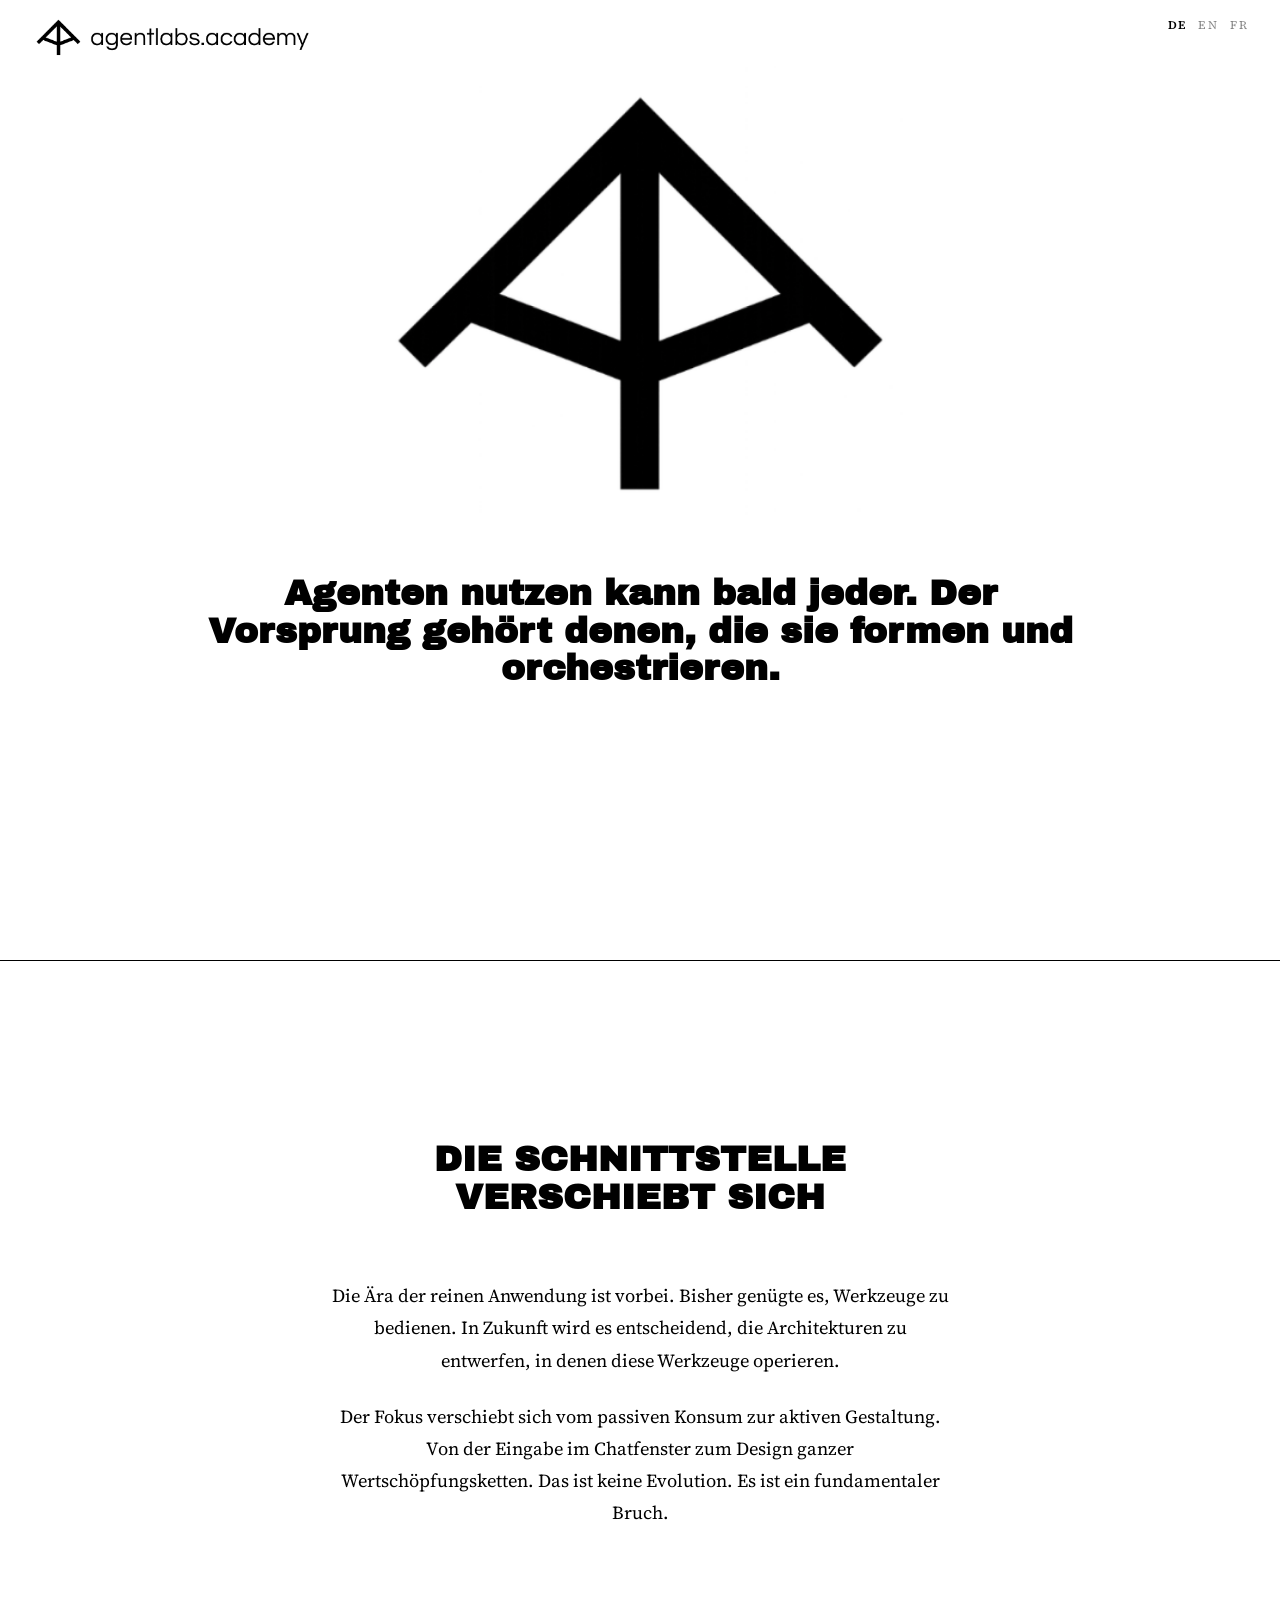
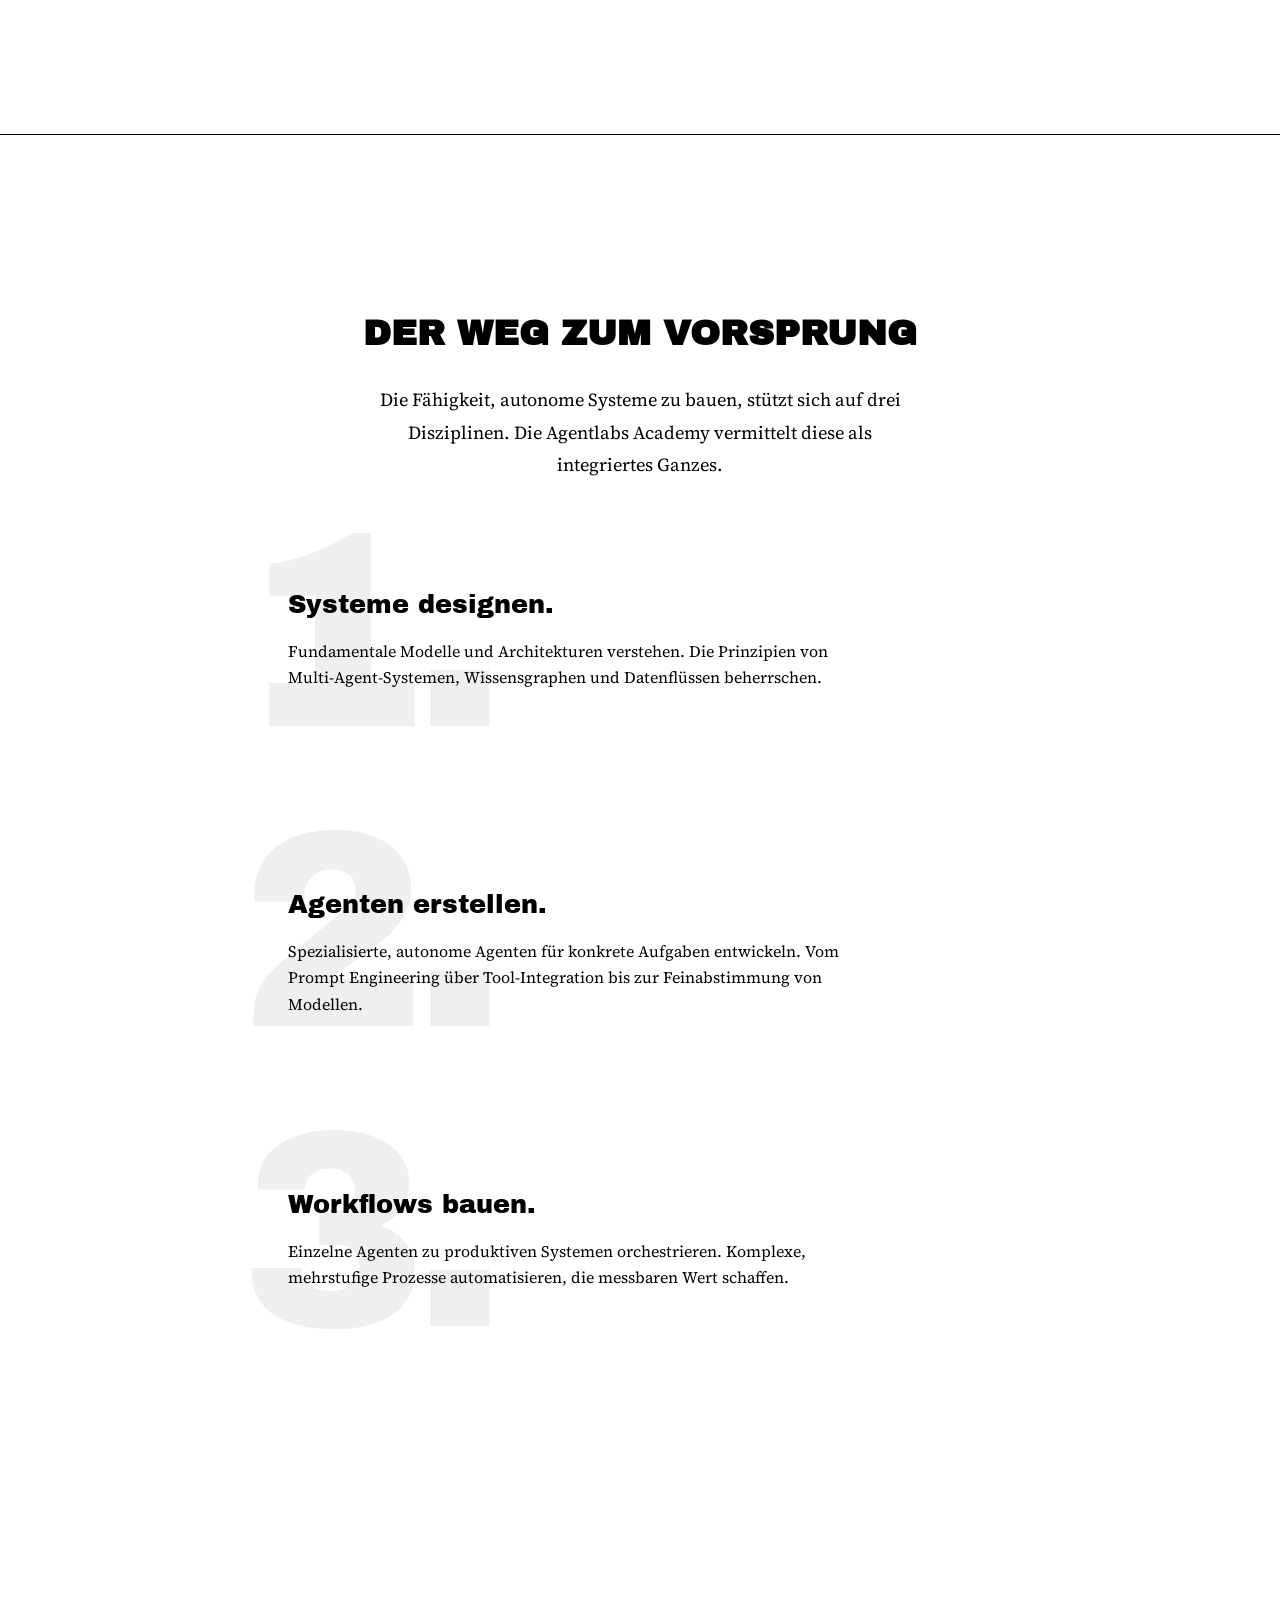
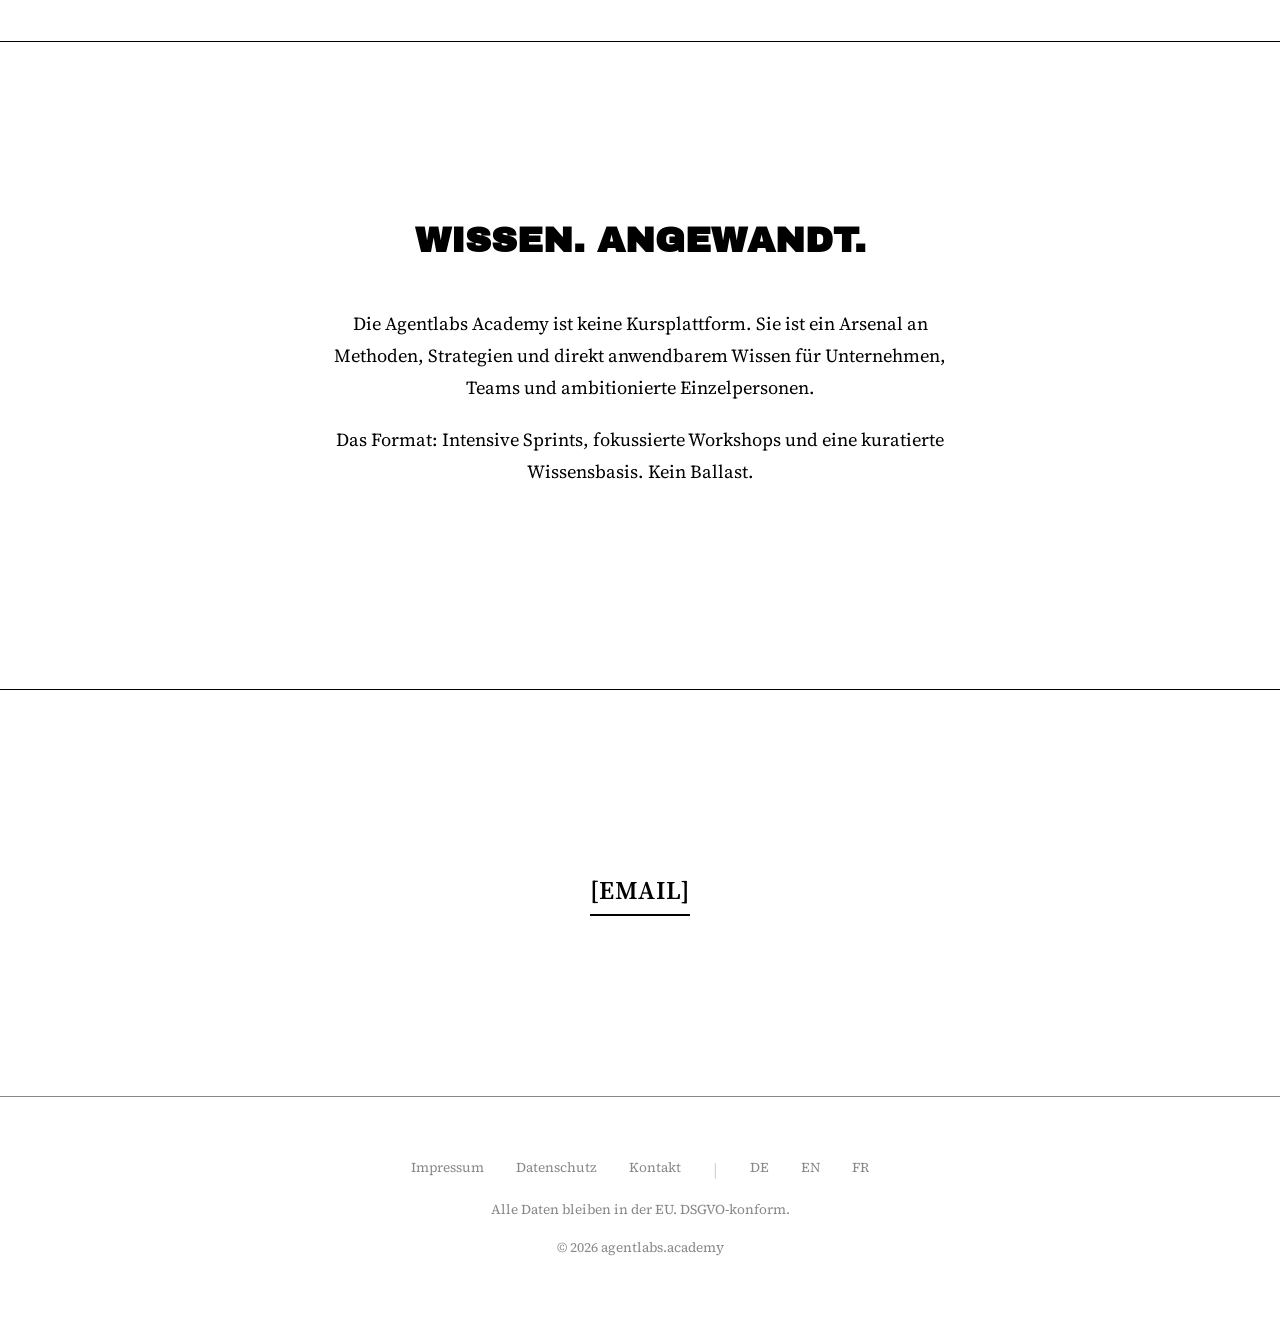
==== commit 8ddb03d5: "fix: contact email + logo slightly smaller" ====
--- a/index.html
+++ b/index.html
@@ -142,7 +142,7 @@
       margin-top: -8px;
     }
     #hero-logo {
-      width: min(70vw, 680px);
+      width: min(60vw, 580px);
       margin-top: 0;
       margin-bottom: 40px;
       will-change: transform, opacity;
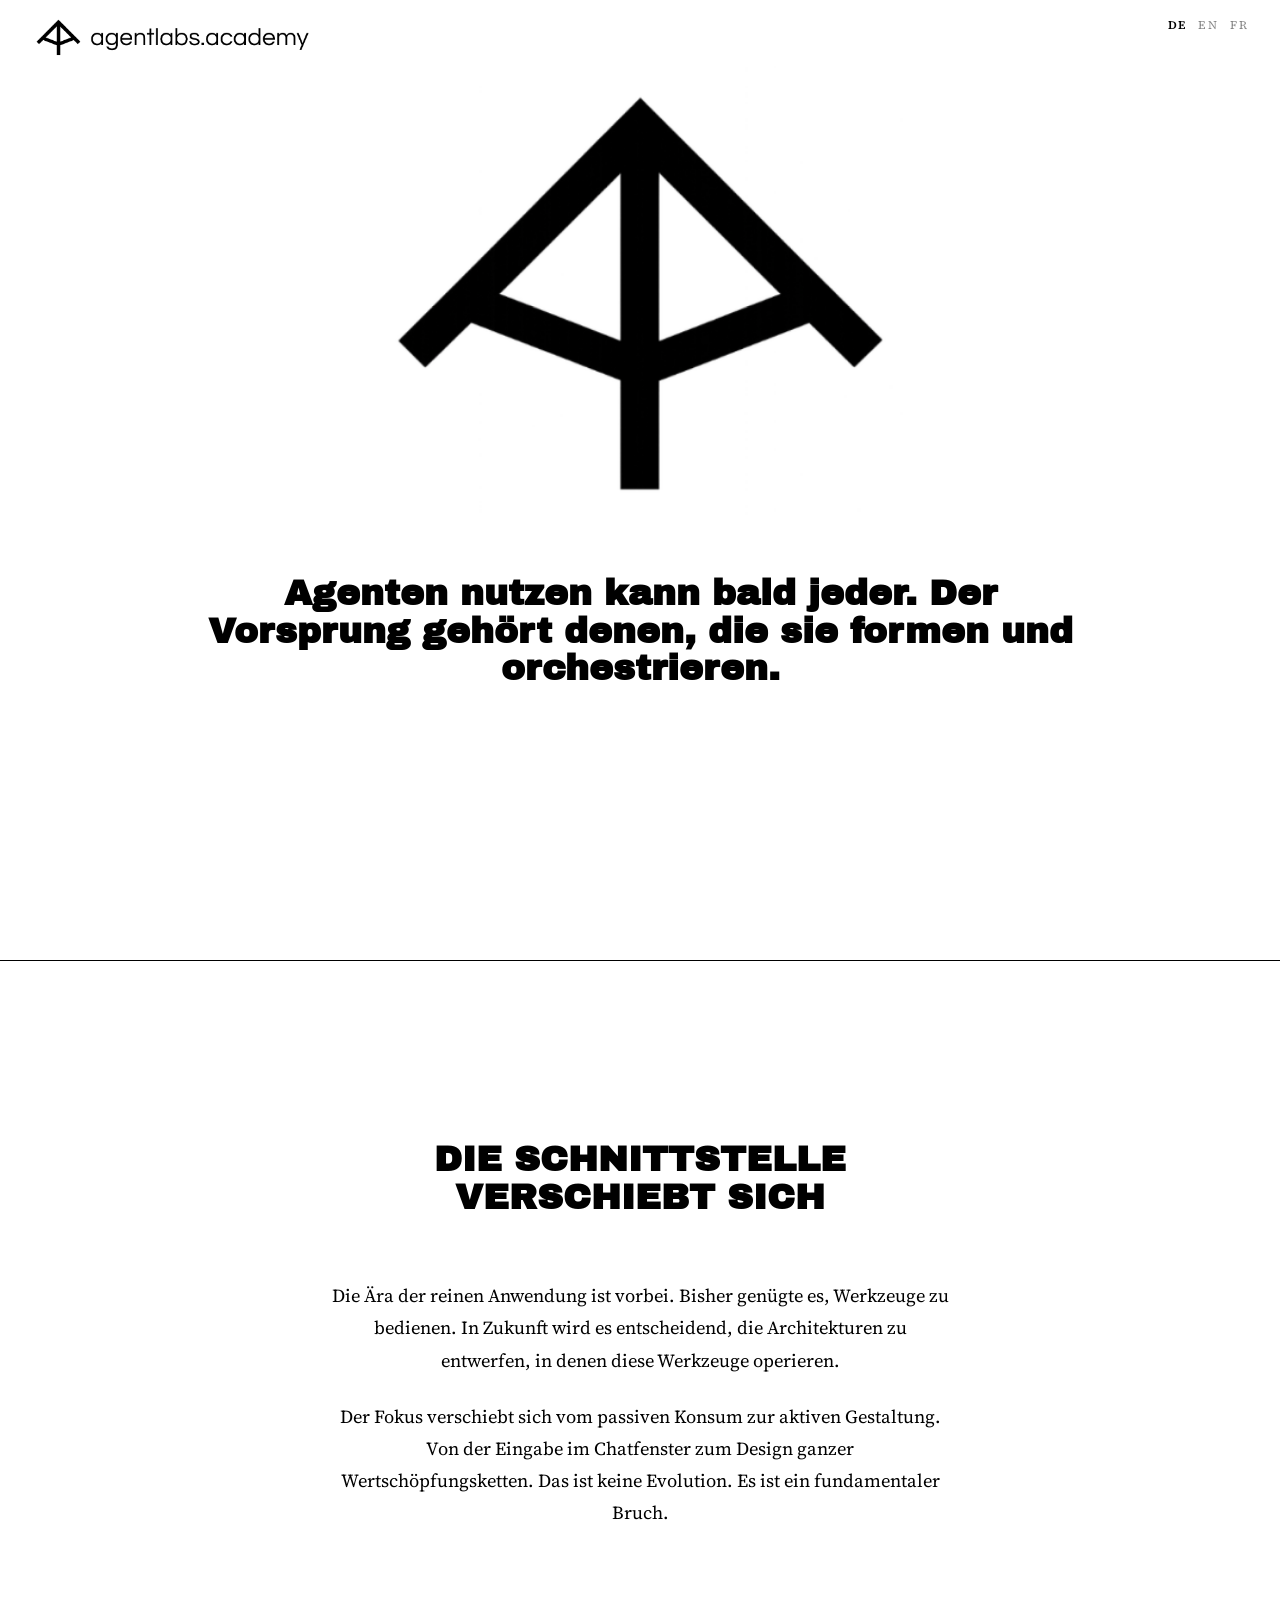
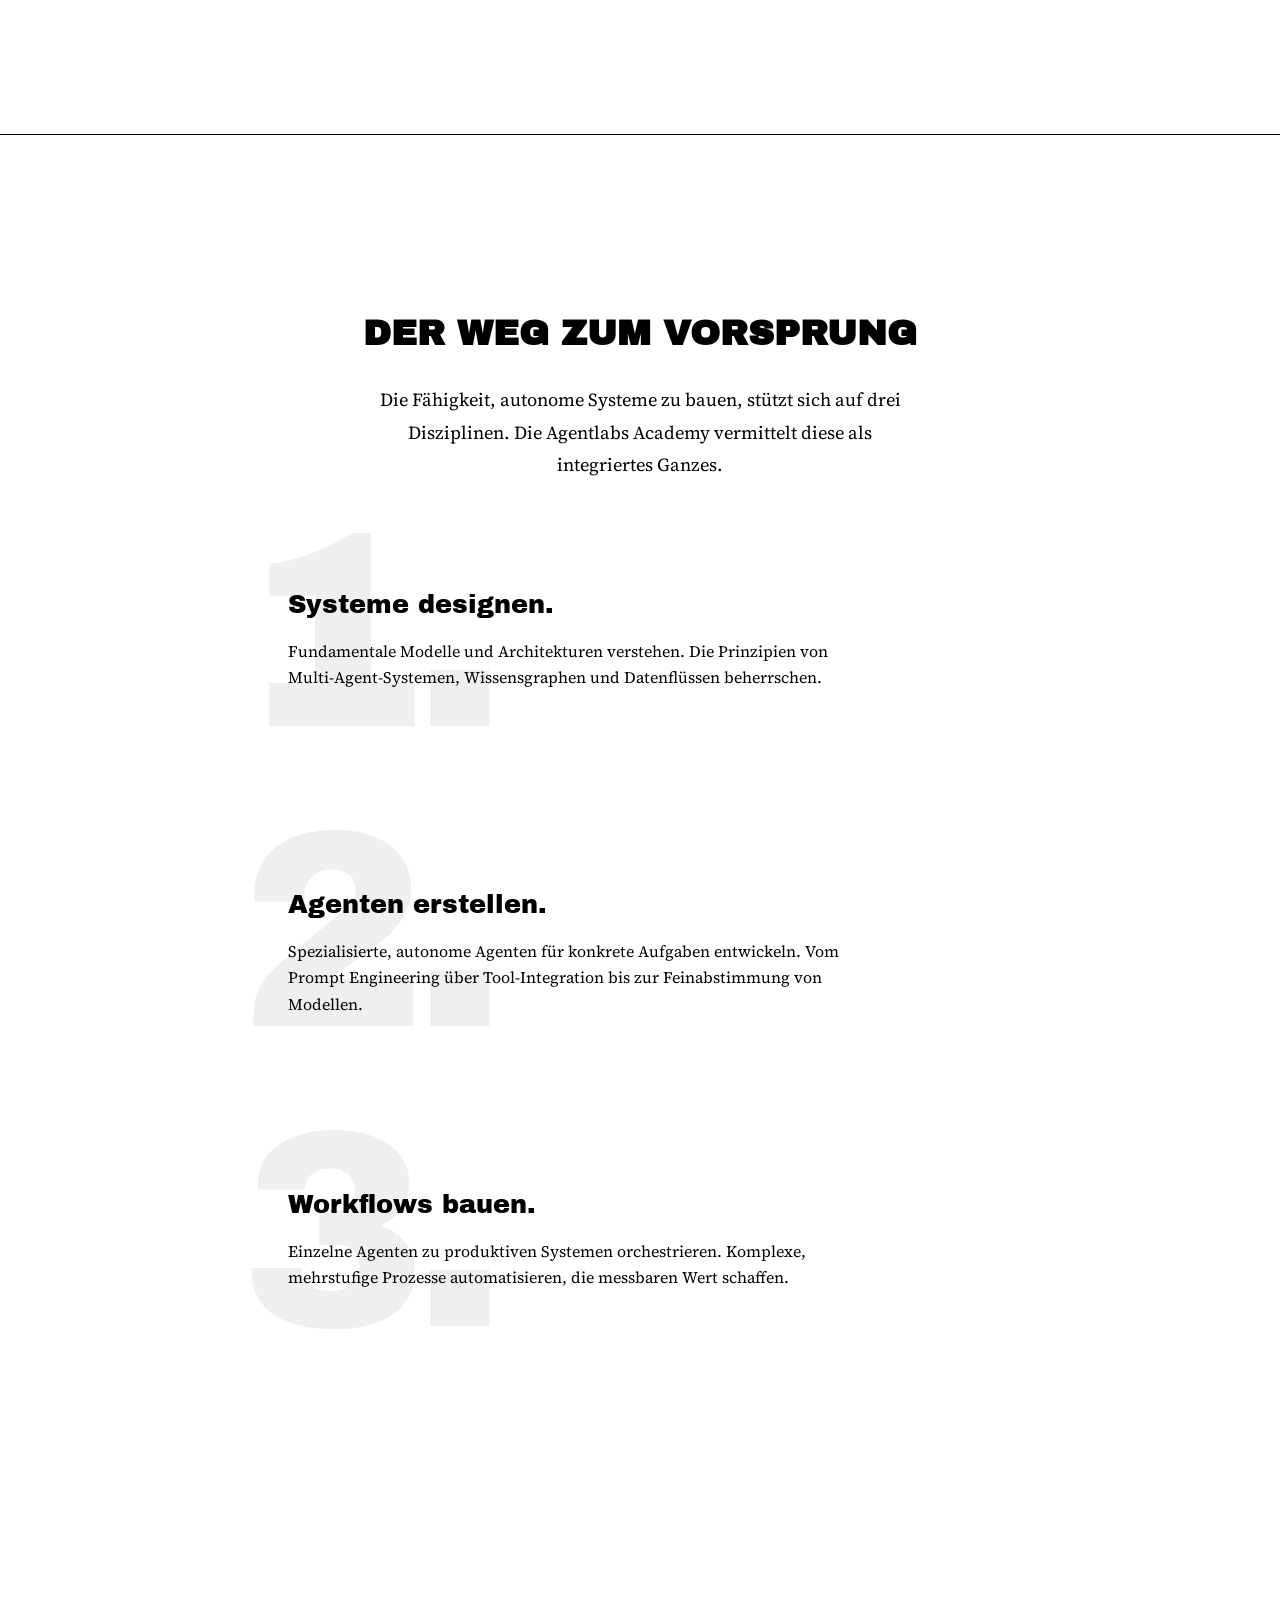
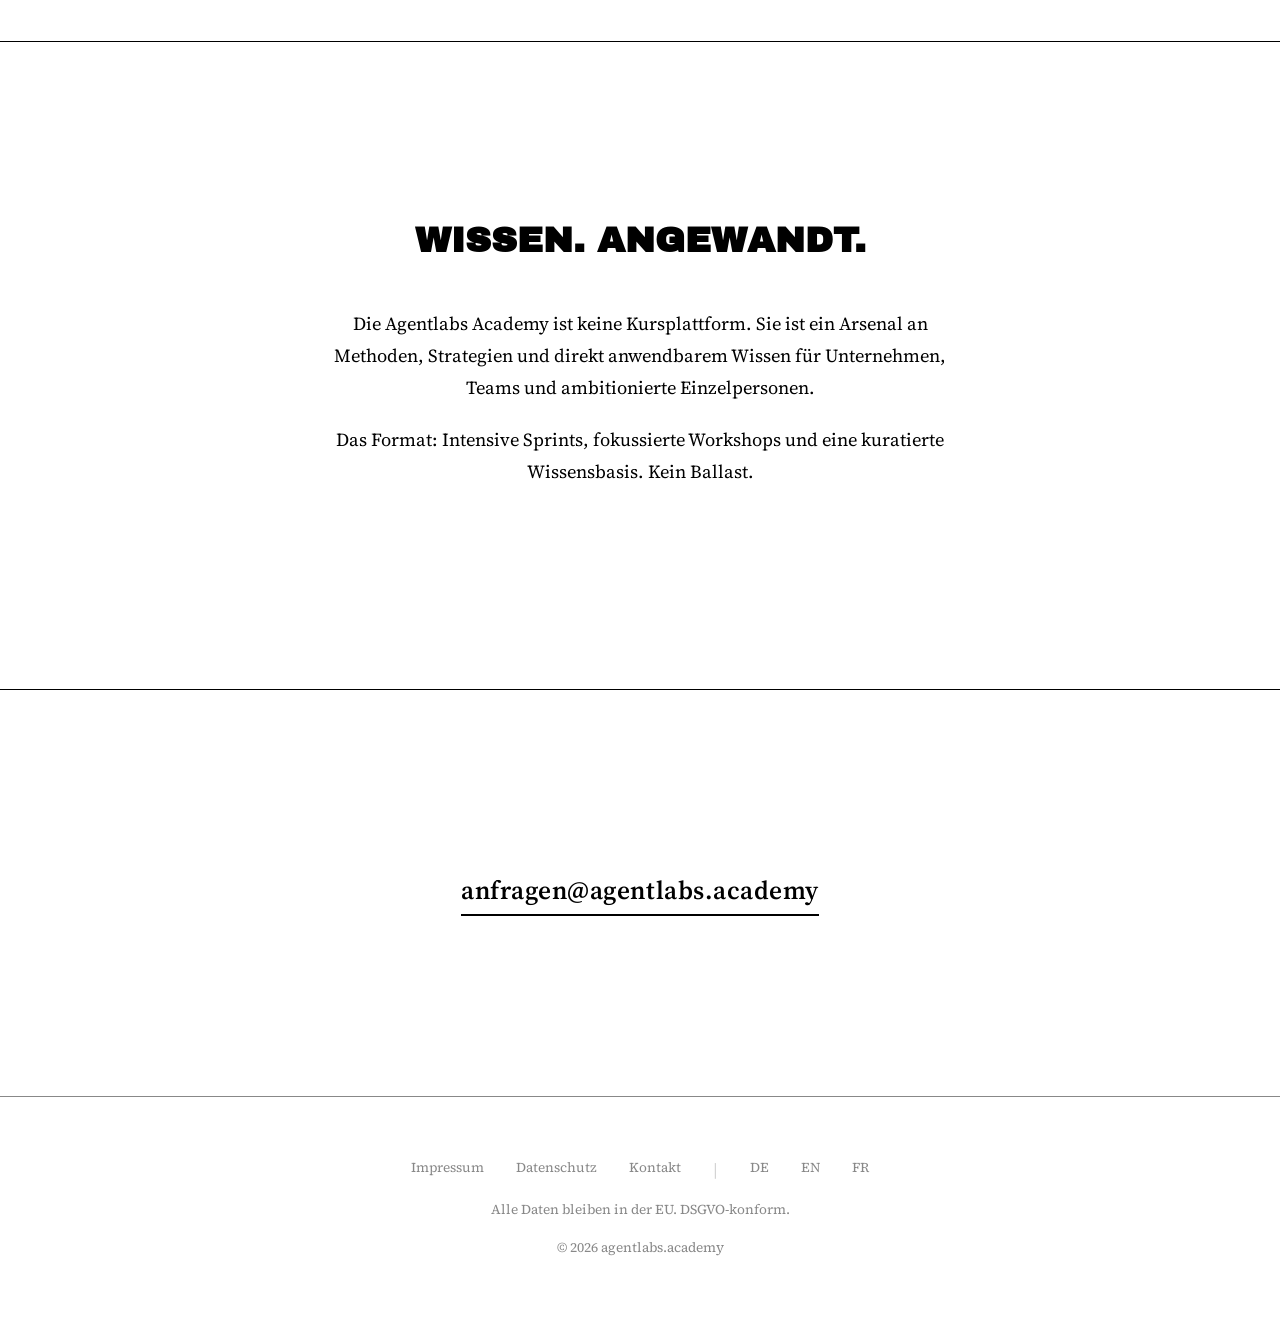
==== commit 47bc935d: "Fix: Update contact email to kontakt@agentlabs.academy across all language versions" ====
--- a/index.html
+++ b/index.html
@@ -443,8 +443,8 @@
 <!-- ══ S5: KONTAKT ════════════════════════════════ -->
 <section id="kontakt">
   <div class="inner-wide" style="text-align:center">
-    <a href="mailto:[EMAIL]" class="contact-email fade-up">
-      [EMAIL]
+    <a href="mailto:kontakt@agentlabs.academy" class="contact-email fade-up">
+      anfragen@agentlabs.academy
     </a>
   </div>
 </section>
@@ -454,7 +454,7 @@
   <nav>
     <a href="/legal.html">Impressum</a>
     <a href="/privacy.html">Datenschutz</a>
-    <a href="mailto:[EMAIL]">Kontakt</a>
+    <a href="mailto:kontakt@agentlabs.academy">Kontakt</a>
     <span style="color:#ccc">|</span>
     <a href="/">DE</a>
     <a href="/en/">EN</a>
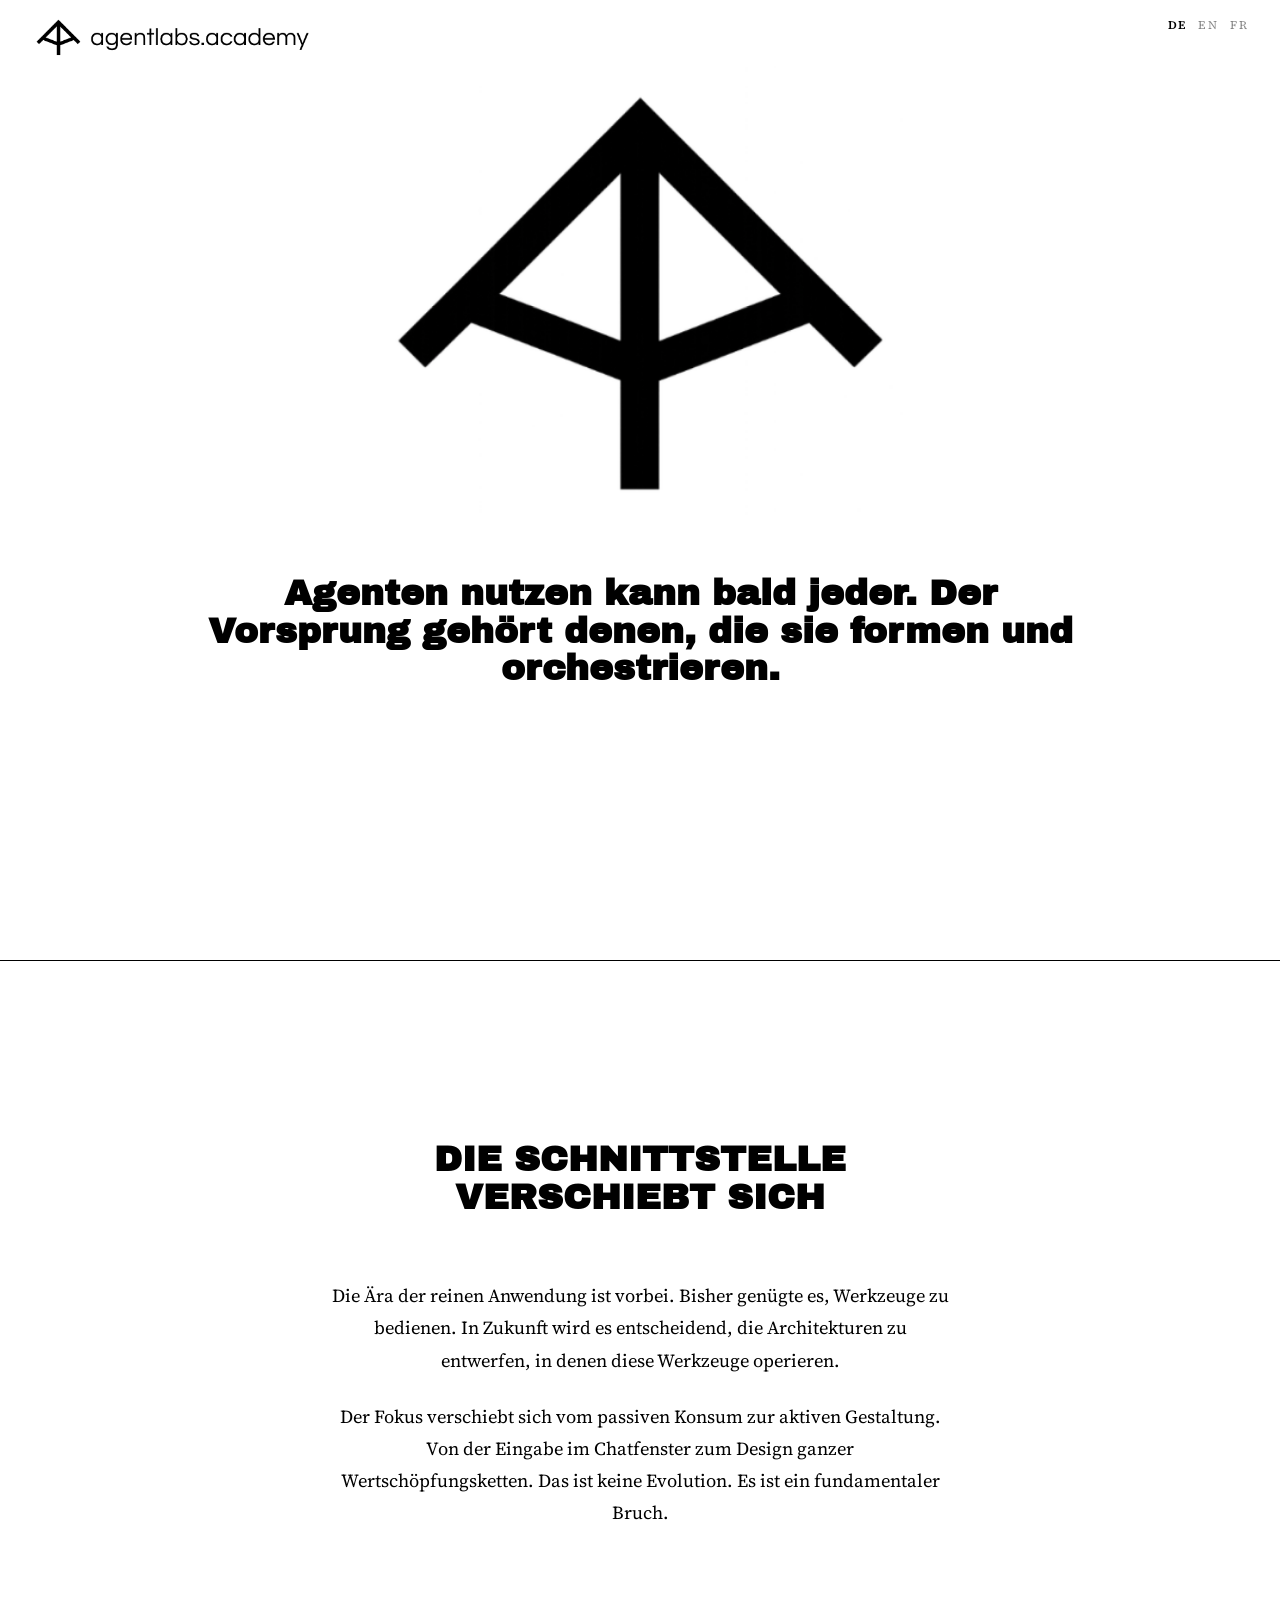
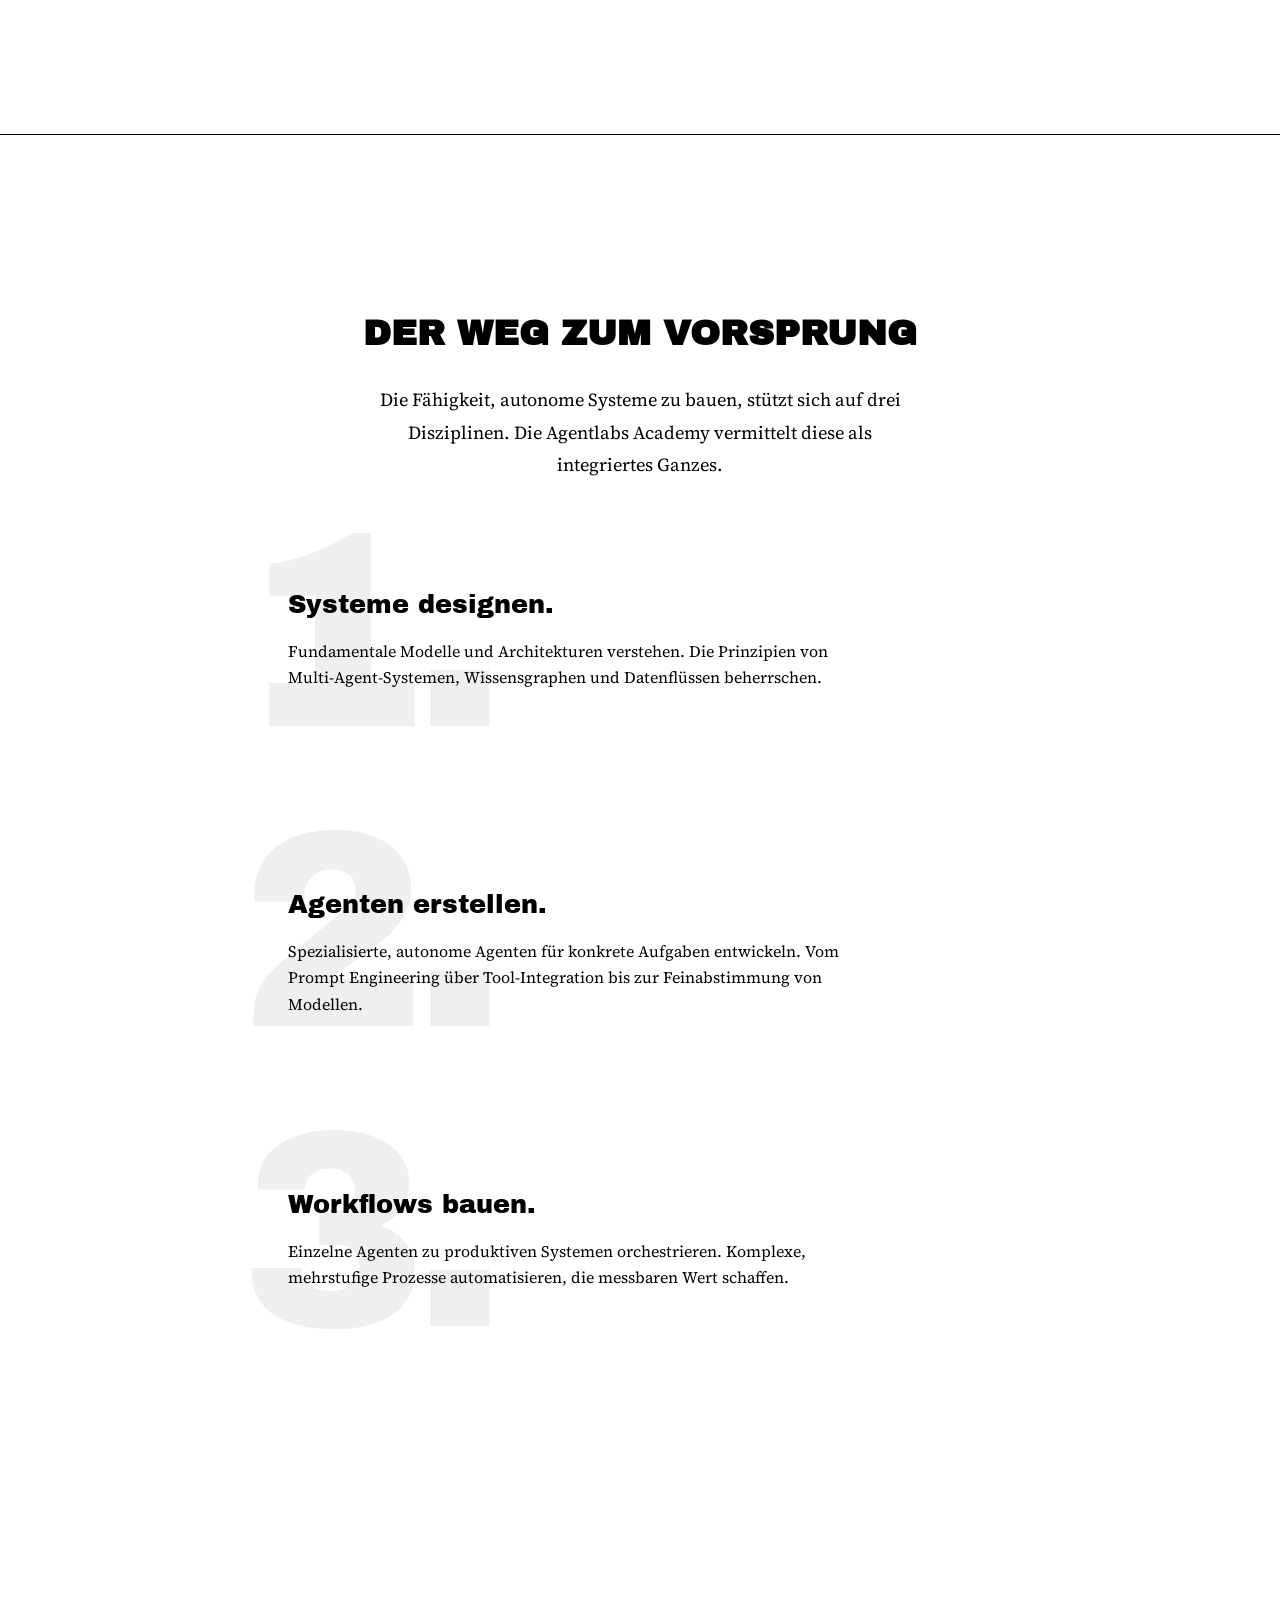
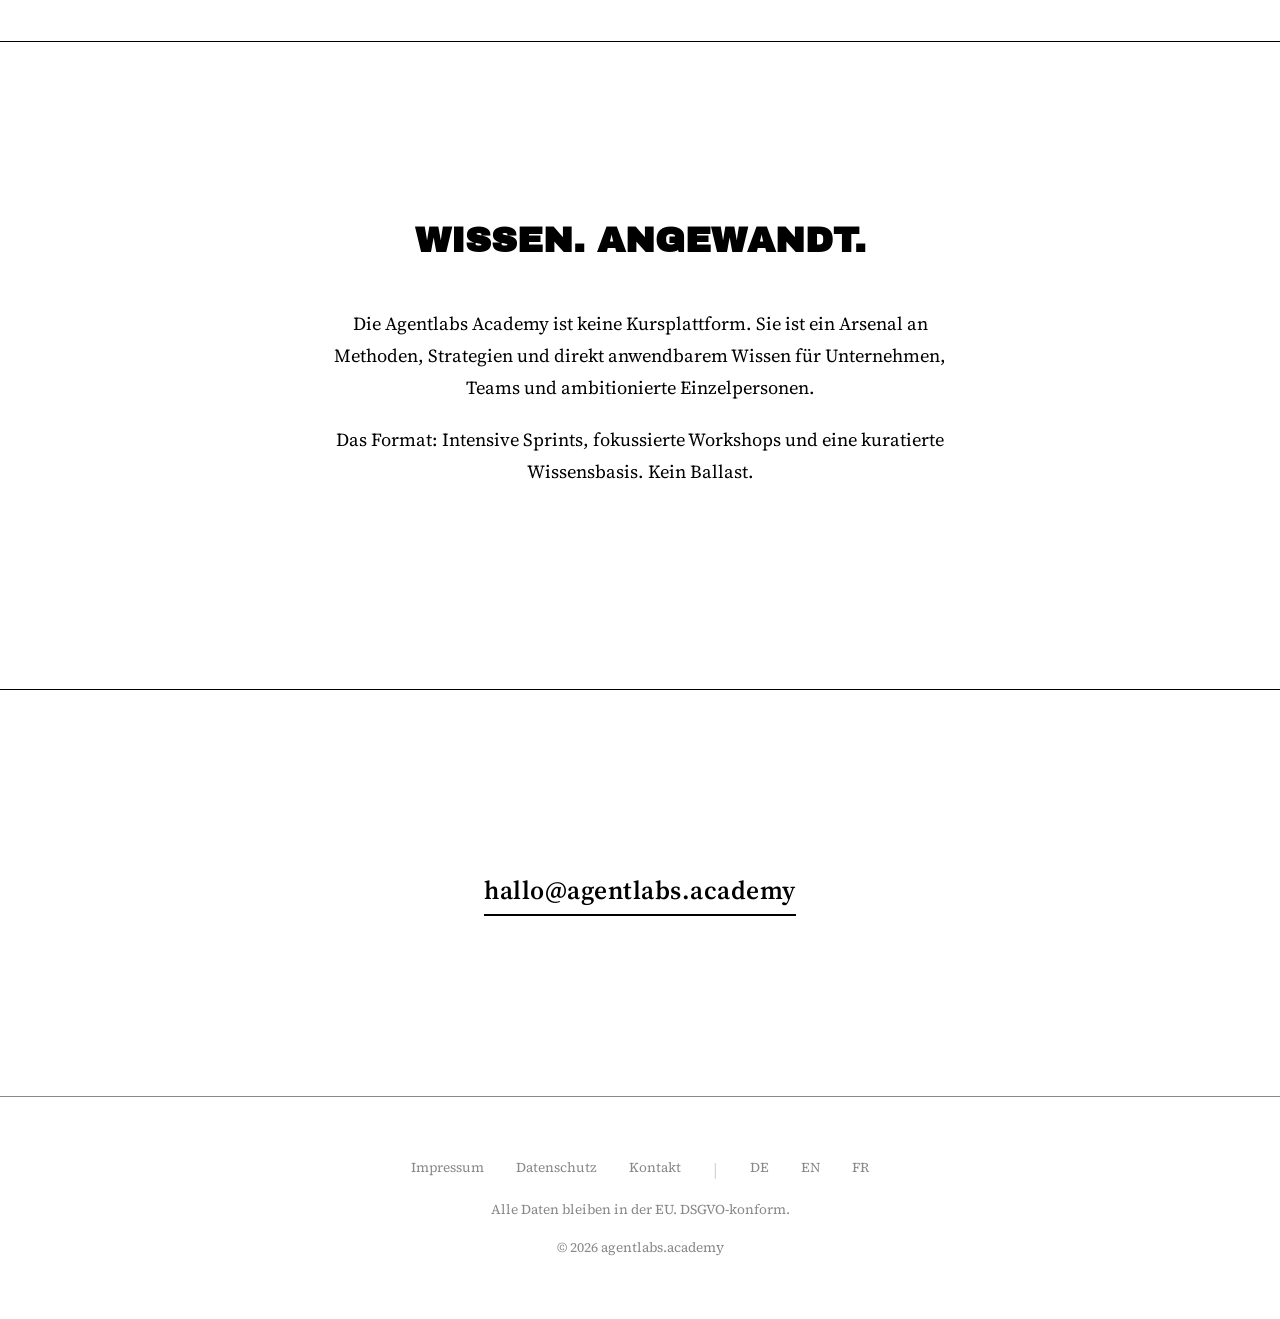
==== commit b270c129: "fix: Update contact email to kontakt@agentlabs.academy across all language versions (dev→stage→live " ====
--- a/index.html
+++ b/index.html
@@ -356,19 +356,19 @@
 <!-- ══ NAV ════════════════════════════════════════ -->
 <nav>
   <a href="/">
-    <img src="/logos/agentlabs_academy_logo_complete.png" alt="agentlabs.academy">
+    <img src="../logos/agentlabs_academy_logo_complete.png" alt="agentlabs.academy">
   
   <div class="lang-switch-nav">
-    <a href="/" class="active">DE</a>
-    <a href="/en/">EN</a>
-    <a href="/fr/">FR</a>
+    <a href="/website-dev/" class="active">DE</a>
+    <a href="/website-dev/en/">EN</a>
+    <a href="/website-dev/fr/">FR</a>
   </div>
 </nav>
 
 <!-- ══ S1: MANIFESTO ══════════════════════════════ -->
 <section id="manifesto">
   <div class="manifesto-inner">
-    <img id="hero-logo" src="/logos/aa-hero-logo.png" alt="agentlabs.academy">
+    <img id="hero-logo" src="../logos/aa-hero-logo.png" alt="agentlabs.academy">
 
     <h1 class="headline h-xl" id="hero-headline">
       Agenten nutzen kann bald jeder. Der Vorsprung gehört denen, die sie formen und orchestrieren.
@@ -444,7 +444,7 @@
 <section id="kontakt">
   <div class="inner-wide" style="text-align:center">
     <a href="mailto:kontakt@agentlabs.academy" class="contact-email fade-up">
-      anfragen@agentlabs.academy
+      hallo@agentlabs.academy
     </a>
   </div>
 </section>
@@ -452,13 +452,13 @@
 <!-- ══ FOOTER ═════════════════════════════════════ -->
 <footer>
   <nav>
-    <a href="/legal.html">Impressum</a>
-    <a href="/privacy.html">Datenschutz</a>
+    <a href="/website-dev/legal.html">Impressum</a>
+    <a href="/website-dev/privacy.html">Datenschutz</a>
     <a href="mailto:kontakt@agentlabs.academy">Kontakt</a>
     <span style="color:#ccc">|</span>
-    <a href="/">DE</a>
-    <a href="/en/">EN</a>
-    <a href="/fr/">FR</a>
+    <a href="/website-dev/">DE</a>
+    <a href="/website-dev/en/">EN</a>
+    <a href="/website-dev/fr/">FR</a>
   </nav>
   <p>Alle Daten bleiben in der EU. DSGVO-konform.</p>
   <p>© 2026 agentlabs.academy</p>
